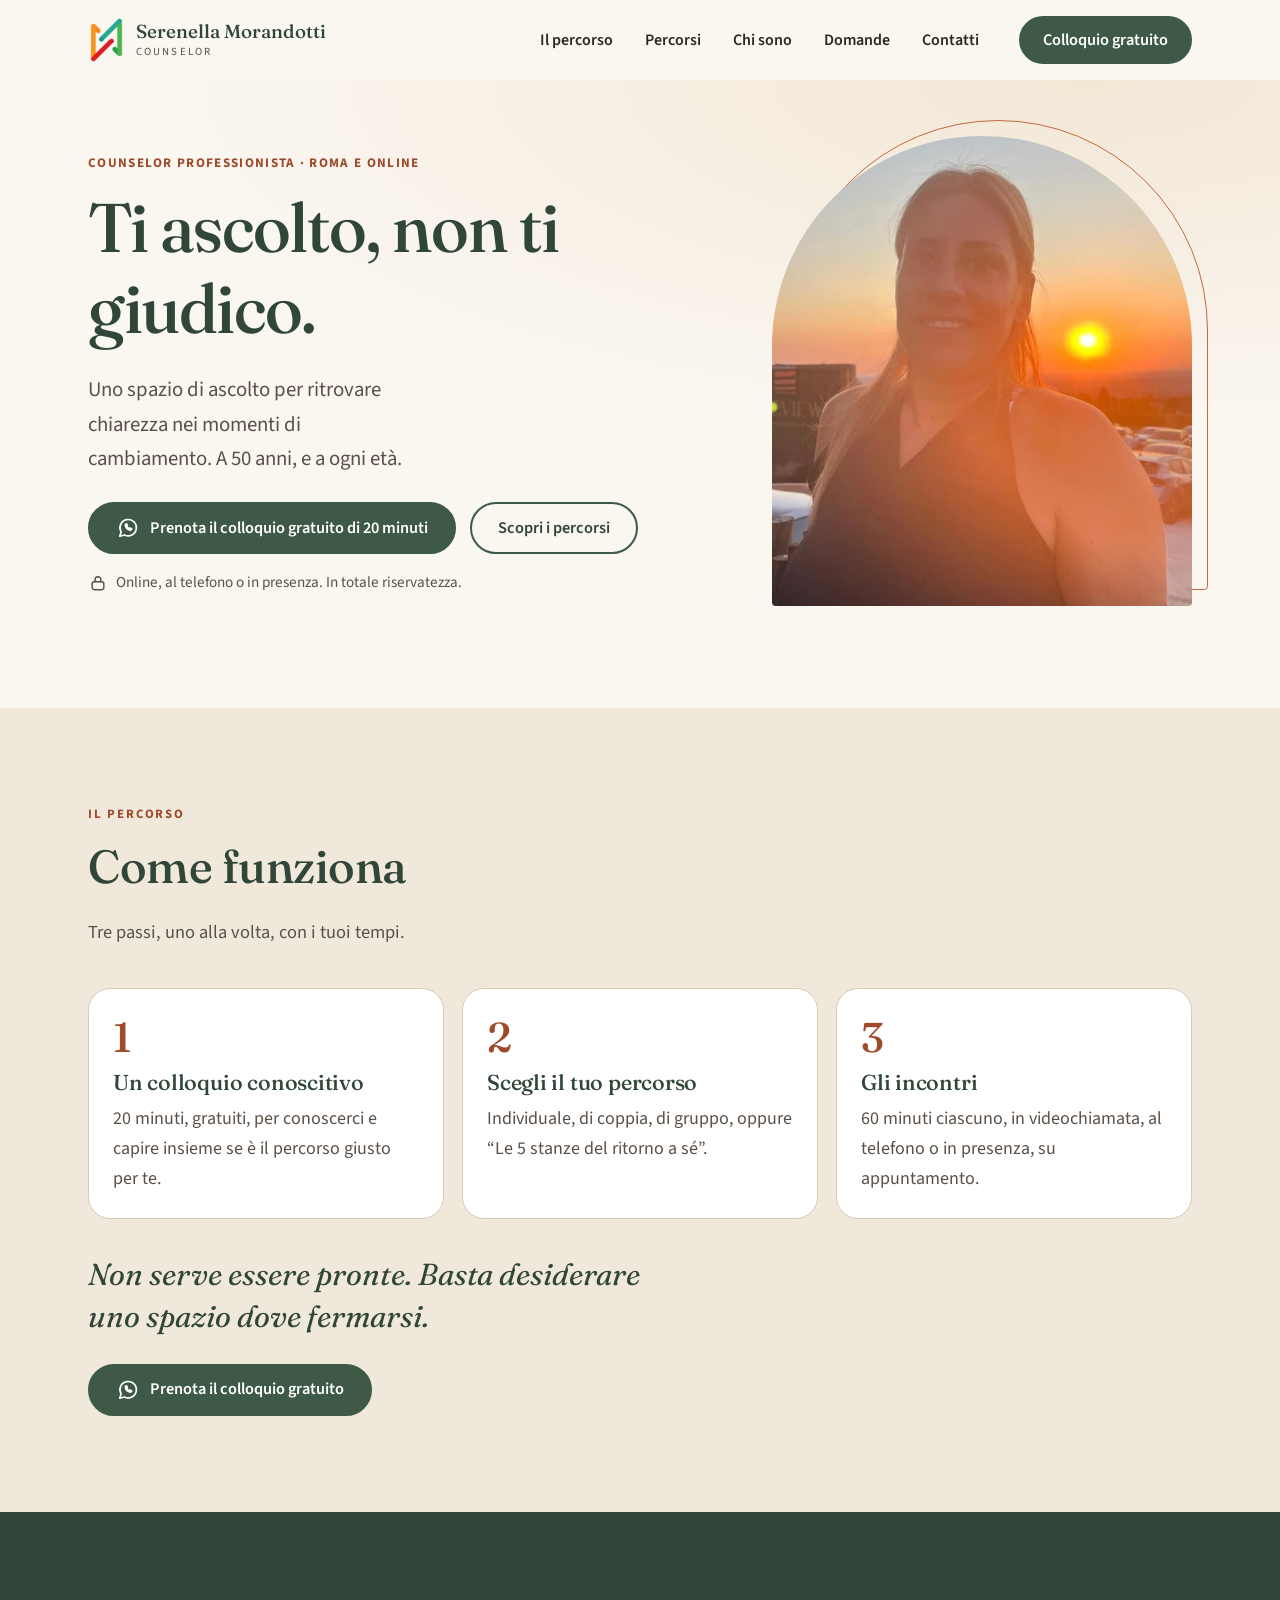
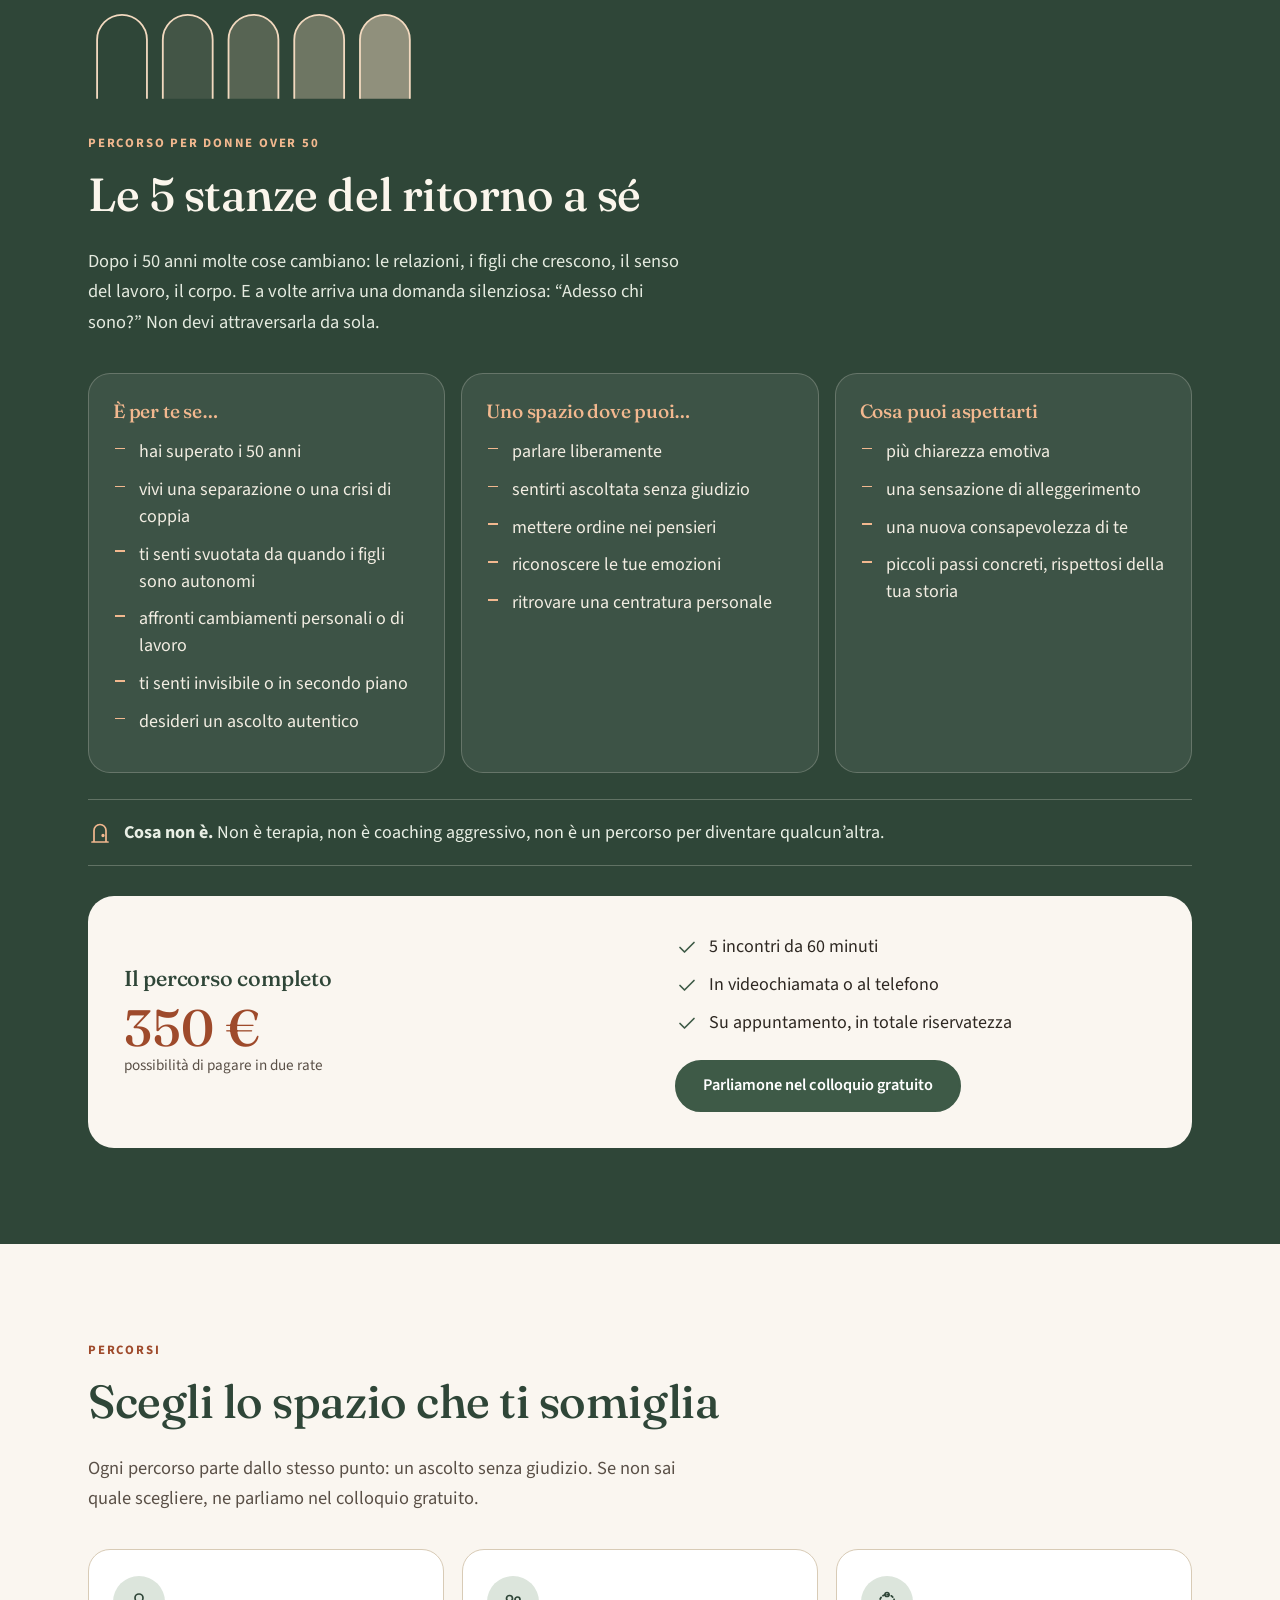
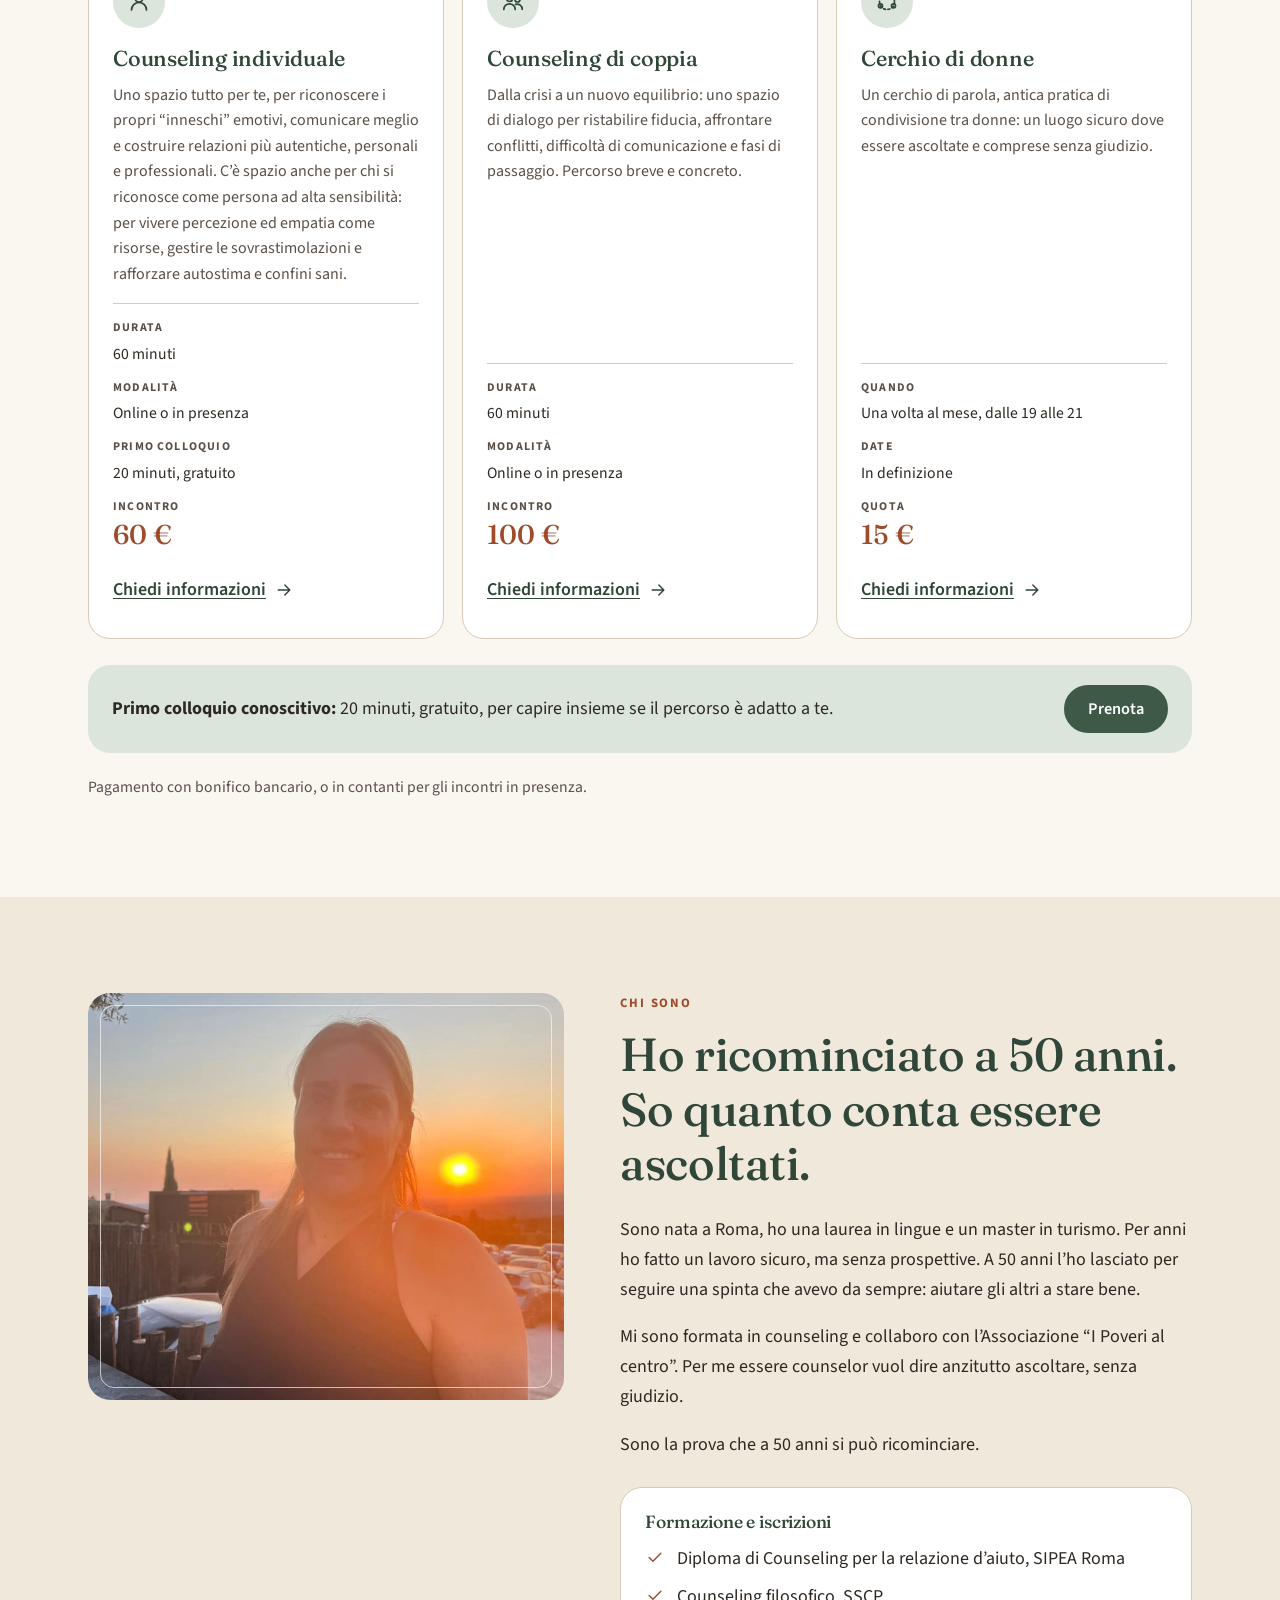
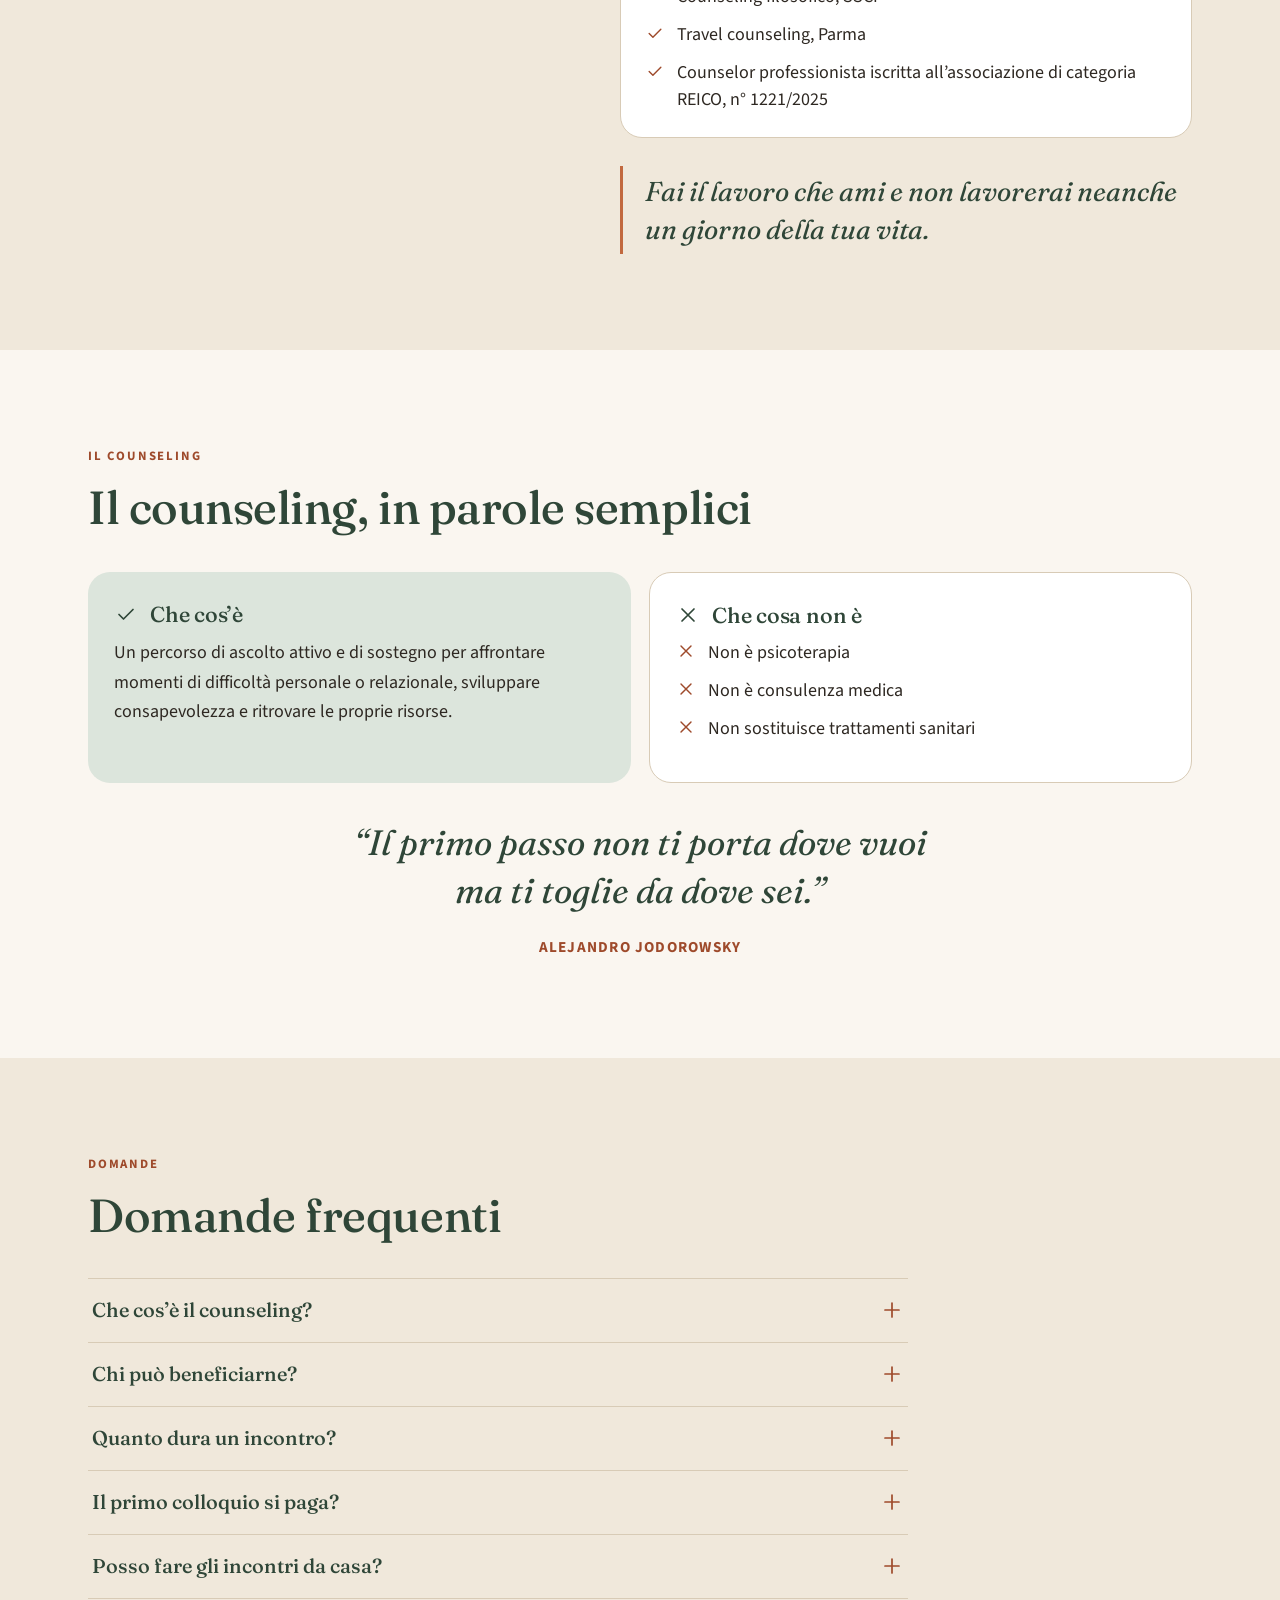
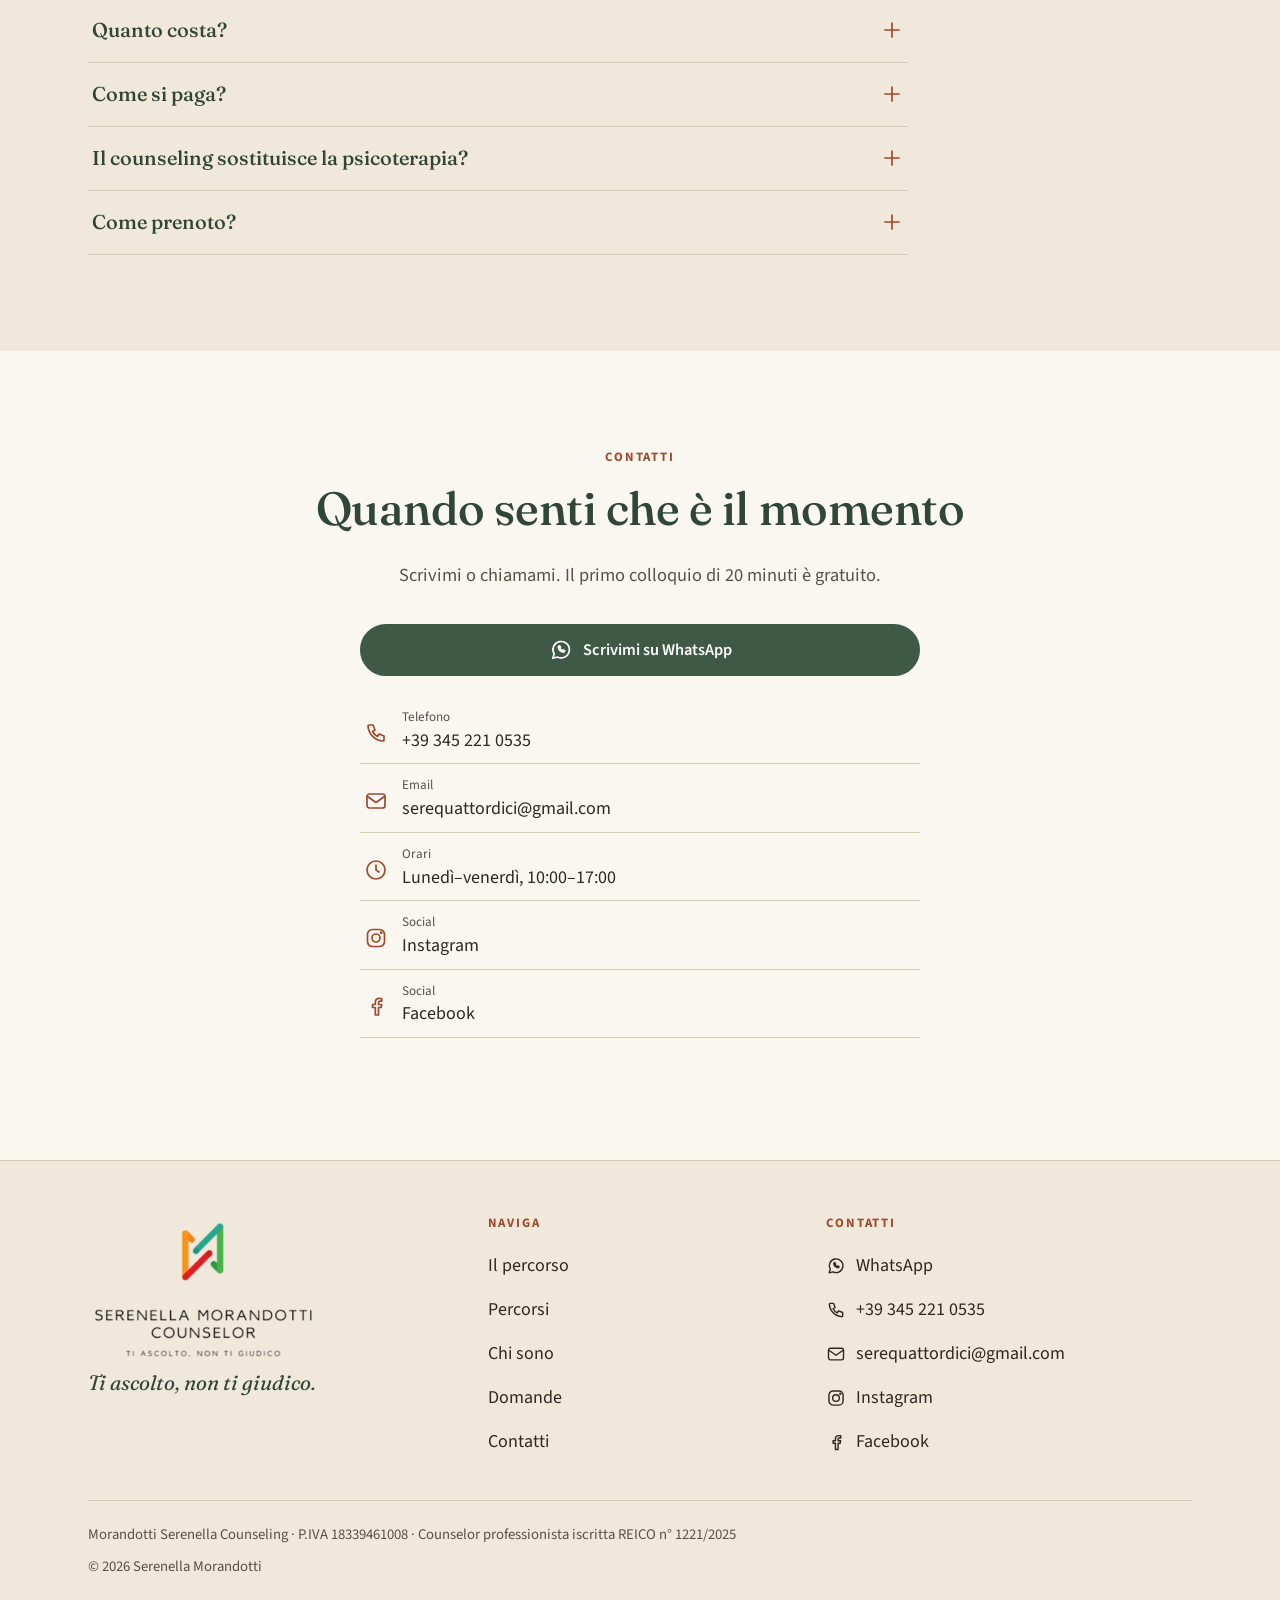
==== index.html @ eef4894c "modifiche 1" ====
<!DOCTYPE html>
<html lang="it">
<head>
<meta charset="utf-8">
<meta name="viewport" content="width=device-width, initial-scale=1">
<meta name="robots" content="noindex, nofollow">
<title>Serenella Morandotti · Counselor a Roma e online | Ti ascolto, non ti giudico</title>
<meta name="description" content="Counseling a Roma e online: ascolto senza giudizio per donne over 50, coppie e chi attraversa un cambiamento. Primo colloquio gratuito.">
<meta name="theme-color" content="#FAF6F0">
<meta property="og:type" content="website">
<meta property="og:locale" content="it_IT">
<meta property="og:title" content="Serenella Morandotti · Counselor a Roma e online">
<meta property="og:description" content="Ti ascolto, non ti giudico. Uno spazio di ascolto per ritrovare chiarezza nei momenti di cambiamento.">
<meta property="og:image" content="https://static.sevendaysweb.com/2387/2026/01/21/208228/serenella-morandotti-counselor-professionista.crop-center.430x430.jpg">
<meta property="og:image:alt" content="Serenella Morandotti, counselor professionista">
<link rel="preconnect" href="https://fonts.googleapis.com">
<link rel="preconnect" href="https://fonts.gstatic.com" crossorigin>
<link href="https://fonts.googleapis.com/css2?family=Fraunces:ital,opsz,wght@0,9..144,400;0,9..144,500;0,9..144,600;1,9..144,400;1,9..144,500&family=Source+Sans+3:ital,wght@0,400;0,600;0,700;1,400&display=swap" rel="stylesheet">
<script type="application/ld+json">
{
  "@context": "https://schema.org",
  "@type": "ProfessionalService",
  "name": "Serenella Morandotti · Counselor professionista",
  "url": "https://tiascoltonontigiudico.com",
  "telephone": "+393452210535",
  "address": {
    "@type": "PostalAddress",
    "addressLocality": "Roma",
    "addressCountry": "IT"
  },
  "openingHoursSpecification": {
    "@type": "OpeningHoursSpecification",
    "dayOfWeek": ["Monday", "Tuesday", "Wednesday", "Thursday", "Friday"],
    "opens": "10:00",
    "closes": "17:00"
  },
  "sameAs": [
    "https://www.instagram.com/serenella_morandotti_counselor/",
    "https://www.facebook.com/profile.php?id=61577703944620"
  ]
}
</script>
<style>
:root{
  --ivory:#FAF6F0;
  --sand:#F0E8DB;
  --sand-deep:#E6DAC6;
  --sage:#3E5A47;
  --sage-dark:#2F4638;
  --sage-soft:#DCE5DC;
  --terra:#9E4A2B;
  --terra-soft:#C2693F;
  --apricot:#F2B88F;
  --ink:#2E2822;
  --ink-soft:#5A5047;
  --line:#D8CBB6;
  --focus:#9E4A2B;
  --radius:22px;
  --serif:"Fraunces","Iowan Old Style","Palatino Linotype",Georgia,serif;
  --sans:"Source Sans 3","Segoe UI",system-ui,-apple-system,Roboto,sans-serif;
  --header-h:68px;
}
*,*::before,*::after{box-sizing:border-box}
html{scroll-behavior:smooth;-webkit-text-size-adjust:100%}
html.menu-open{overflow:hidden}
body{margin:0;background:var(--ivory);color:var(--ink);font-family:var(--sans);font-size:18px;line-height:1.65;overflow-x:hidden}
img,svg{max-width:100%;display:block}
h1,h2,h3{font-family:var(--serif);font-weight:500;line-height:1.18;color:var(--sage-dark);margin:0 0 .5em;letter-spacing:-.01em}
h1{font-size:clamp(2.4rem,8.4vw,4.3rem);letter-spacing:-.02em}
h2{font-size:clamp(1.9rem,5.6vw,2.9rem)}
h3{font-size:1.35rem}
p{margin:0 0 1em}
a{color:var(--terra);text-underline-offset:3px}
a:hover{color:var(--sage-dark)}
ul{margin:0;padding:0;list-style:none}
:focus-visible{outline:3px solid var(--focus);outline-offset:3px;border-radius:6px}
.on-dark :focus-visible{outline-color:#F6D7B8}
.container{width:100%;max-width:1160px;margin-inline:auto;padding-inline:20px}
.narrow{max-width:68ch}
section{scroll-margin-top:calc(var(--header-h) + 8px)}
.section{padding:72px 0}
.section.alt{background:var(--sand)}
.eyebrow{display:block;font-size:.8rem;font-weight:700;letter-spacing:.14em;text-transform:uppercase;color:var(--terra);margin-bottom:14px}
.lead{font-size:1.15rem;color:var(--ink-soft)}
.icon{width:24px;height:24px;fill:none;stroke:currentColor;stroke-width:1.7;stroke-linecap:round;stroke-linejoin:round;flex:none}
.icon.sm{width:20px;height:20px}
.skip{position:absolute;left:12px;top:-60px;background:var(--sage-dark);color:#fff;padding:12px 18px;border-radius:10px;z-index:100;text-decoration:none;font-weight:600}
.skip:focus{top:10px}

/* pulsanti */
.btn{display:inline-flex;align-items:center;justify-content:center;gap:10px;min-height:52px;padding:12px 26px;border-radius:999px;border:2px solid var(--sage);background:var(--sage);color:#fff;font:600 1.02rem/1.25 var(--sans);text-decoration:none;text-align:center;cursor:pointer;transition:background .2s,color .2s,transform .2s,box-shadow .2s}
.btn:hover{background:var(--sage-dark);border-color:var(--sage-dark);color:#fff;transform:translateY(-2px);box-shadow:0 8px 20px -10px rgba(47,70,56,.6)}
.btn.ghost{background:transparent;color:var(--sage-dark)}
.btn.ghost:hover{background:var(--sage);color:#fff}
.btn.light{background:var(--ivory);border-color:var(--ivory);color:var(--sage-dark)}
.btn.light:hover{background:#fff;border-color:#fff;color:var(--sage-dark)}
.btn.sm{min-height:48px;padding:10px 22px}
.btn.block{width:100%}
.btn-row{display:flex;flex-wrap:wrap;gap:14px}

/* header */
.site-header{position:sticky;top:0;z-index:50;background:var(--ivory);transition:box-shadow .25s,background .25s}
.site-header.scrolled,.site-header.open{background:var(--ivory);box-shadow:0 6px 24px -14px rgba(46,40,34,.45)}
.bar{position:relative;z-index:2;background:var(--ivory);display:flex;align-items:center;justify-content:space-between;height:var(--header-h);gap:12px}
.brand{position:relative;z-index:3;display:flex;align-items:center;gap:10px;text-decoration:none;color:var(--ink)}
.brand img{height:40px;width:auto;}
.brand-name{display:flex;flex-direction:column;line-height:1.1}
.brand-name b{font:500 1.18rem/1.1 var(--serif);color:var(--sage-dark)}
.brand-name span{font-size:.68rem;letter-spacing:.2em;text-transform:uppercase;color:var(--ink-soft);margin-top:3px}
.menu-btn{position:relative;z-index:3;width:48px;height:48px;display:grid;place-items:center;border:0;background:transparent;color:var(--sage-dark);border-radius:50%;cursor:pointer}
.menu-btn .i-close{display:none}
.site-header.open .menu-btn .i-open{display:none}
.site-header.open .menu-btn .i-close{display:block}
.nav{position:fixed;inset:0;z-index:1;background:var(--ivory);padding:calc(var(--header-h) + 28px) 24px 28px;display:flex;flex-direction:column;overflow:auto;visibility:hidden;opacity:0;transition:opacity .25s,visibility 0s .25s}
.site-header.open .nav{visibility:visible;opacity:1;transition:opacity .25s}
.nav ul{display:flex;flex-direction:column}
.nav li a{display:block;padding:14px 4px;font:500 1.7rem/1.2 var(--serif);color:var(--sage-dark);text-decoration:none;border-bottom:1px solid var(--line)}
.nav li a[aria-current="true"]{color:var(--terra)}
.nav-actions{margin-top:auto;padding-top:28px;display:grid;gap:12px}
.nav-cta{display:none}

/* hero */
.hero{padding:28px 0 64px;background:radial-gradient(120% 90% at 85% 0%,#F3E7D6 0%,rgba(243,231,214,0) 60%)}
.hero-grid{display:grid;gap:26px;align-items:center}
.hero-photo{position:relative;width:176px;height:208px;margin:0 auto 6px}
.hero-photo::before{content:"";position:absolute;inset:-9px -9px 9px 9px;border:1.5px solid var(--terra-soft);border-radius:999px 999px 18px 18px}
.hero-photo img{position:relative;width:100%;height:100%;object-fit:cover;object-position:50% 25%;border-radius:999px 999px 18px 18px}
.hero-ctx{font-size:.82rem;font-weight:700;letter-spacing:.1em;text-transform:uppercase;color:var(--terra);margin-bottom:12px}
.hero h1{margin-bottom:.35em}
.hero-sub{font-size:1.2rem;color:var(--ink-soft);max-width:34ch}
.hero .btn-row{margin-top:26px}
.micro{margin:16px 0 0;font-size:.95rem;color:var(--ink-soft);display:flex;align-items:center;gap:8px}

/* come funziona */
.steps{display:grid;gap:18px;margin:40px 0 34px;counter-reset:step}
.step{position:relative;background:#fff;border:1px solid var(--line);border-radius:var(--radius);padding:28px 24px 24px}
.step-num{font:500 2.6rem/1 var(--serif);color:var(--terra);margin-bottom:12px;display:block}
.step h3{margin-bottom:.4em}
.step p{margin:0;color:var(--ink-soft)}
.closing{font:italic 400 clamp(1.35rem,4.2vw,1.9rem)/1.4 var(--serif);color:var(--sage-dark);max-width:30ch;margin:0 0 26px}

/* stanze */
.stanze{background:var(--sage-dark);color:#F7F1E6;position:relative;overflow:hidden}
.stanze h2,.stanze h3{color:#FBF6EC}
.stanze .eyebrow{color:var(--apricot)}
.stanze .lead{color:#E4EADF}
.doors{width:min(320px,80%);margin:0 0 30px;color:#F2D9BF}
.doors path{stroke:currentColor;stroke-width:1.6;fill:currentColor}
.cards3{display:grid;gap:16px;margin:36px 0 26px}
.card-d{background:rgba(255,255,255,.07);border:1px solid rgba(247,241,230,.22);border-radius:var(--radius);padding:26px 24px}
.card-d h3{font-size:1.2rem;color:var(--apricot);margin-bottom:.8em}
.card-d li{position:relative;padding-left:26px;margin-bottom:.6em;line-height:1.5;color:#F2EDE2}
.card-d li::before{content:"";position:absolute;left:2px;top:.55em;width:10px;height:1.5px;background:var(--apricot)}
.notis{display:flex;gap:12px;align-items:flex-start;border-top:1px solid rgba(247,241,230,.25);border-bottom:1px solid rgba(247,241,230,.25);padding:18px 0;margin:0 0 30px;color:#E9EFE5}
.notis .icon{color:var(--apricot);margin-top:3px}
.notis p{margin:0}
.price{background:var(--ivory);color:var(--ink);border-radius:26px;padding:30px 26px;display:grid;gap:22px}
.price h3{color:var(--sage-dark)}
.price .big{font:500 3.2rem/1 var(--serif);color:var(--terra)}
.price ul{display:grid;gap:8px}
.price li{display:flex;gap:10px;align-items:flex-start}
.price li .icon{color:var(--sage);margin-top:3px}
.price small{display:block;color:var(--ink-soft);font-size:.95rem}

/* percorsi */
.cards{display:grid;gap:18px;margin-top:36px}
.card{display:flex;flex-direction:column;background:#fff;border:1px solid var(--line);border-radius:var(--radius);padding:26px 24px}
.card .ico{width:52px;height:52px;border-radius:50%;background:var(--sage-soft);color:var(--sage-dark);display:grid;place-items:center;margin-bottom:18px}
.card p{color:var(--ink-soft);font-size:1rem;line-height:1.6}
.card dl{margin:auto 0 0;padding-top:14px;border-top:1px solid var(--line);display:grid;gap:4px;font-size:.98rem}
.card dt{font-size:.74rem;font-weight:700;letter-spacing:.1em;text-transform:uppercase;color:var(--ink-soft)}
.card dd{margin:0 0 6px}
.card .cost{font:500 1.7rem/1.1 var(--serif);color:var(--terra)}
.card .more{margin-top:12px;display:inline-flex;align-items:center;gap:8px;min-height:44px;font-weight:600;color:var(--sage-dark)}
.card .more:hover{color:var(--terra)}
.strip{display:flex;flex-wrap:wrap;gap:14px 28px;align-items:center;justify-content:space-between;margin-top:26px;padding:20px 24px;border-radius:var(--radius);background:var(--sage-soft)}
.strip p{margin:0}
.pay{margin:22px 0 0;color:var(--ink-soft);font-size:.98rem}

/* chi sono */
.about{display:grid;gap:34px;align-items:start}
.about-photo{border-radius:var(--radius);overflow:hidden;position:relative}
.about-photo img{width:100%;height:auto}
.about-photo::after{content:"";position:absolute;inset:12px;border:1.5px solid rgba(250,246,240,.7);border-radius:14px;pointer-events:none}
.formation{margin:28px 0;padding:24px;background:#fff;border:1px solid var(--line);border-radius:var(--radius)}
.formation h3{font-size:1.1rem;margin-bottom:.7em}
.formation li{display:flex;gap:12px;align-items:flex-start;margin-bottom:.6em;line-height:1.5}
.formation li:last-child{margin-bottom:0}
.formation .icon{color:var(--terra);margin-top:2px}
.motto{margin:0;padding:6px 0 6px 22px;border-left:3px solid var(--terra-soft);font:italic 400 clamp(1.3rem,3.8vw,1.7rem)/1.4 var(--serif);color:var(--sage-dark)}

/* counseling */
.compare{display:grid;gap:18px;margin:36px 0}
.col{border-radius:var(--radius);padding:30px 26px}
.col.is{background:var(--sage-soft)}
.col.isnt{background:#fff;border:1px solid var(--line)}
.col h3{display:flex;align-items:center;gap:12px}
.col li{display:flex;gap:12px;margin-bottom:.6em;line-height:1.5}
.col li .icon{margin-top:2px;color:var(--terra)}
.quote{margin:0;text-align:center}
.quote p{font:italic 400 clamp(1.5rem,4.6vw,2.2rem)/1.35 var(--serif);color:var(--sage-dark);max-width:26ch;margin:0 auto .5em}
.quote cite{font-style:normal;font-size:.95rem;letter-spacing:.08em;text-transform:uppercase;color:var(--terra);font-weight:700}

/* faq */
.faq{max-width:820px;margin-top:34px;border-top:1px solid var(--line)}
.faq h3{margin:0;font-size:inherit}
.faq-q{width:100%;display:flex;justify-content:space-between;align-items:center;gap:16px;min-height:64px;padding:16px 4px;background:none;border:0;border-bottom:1px solid var(--line);text-align:left;font:500 1.25rem/1.3 var(--serif);color:var(--sage-dark);cursor:pointer}
.faq-q:hover{color:var(--terra)}
.faq-q .icon{transition:transform .25s;color:var(--terra)}
.faq-q[aria-expanded="true"] .icon{transform:rotate(45deg)}
.faq-a{padding:6px 4px 20px;max-width:64ch;color:var(--ink-soft)}
.faq-a p{margin:0}

/* contatti */
.contact-grid{max-width:560px;margin:34px auto 0}
.contact-head{text-align:center}
.contact-head .lead{margin-inline:auto}
.clist{display:grid;gap:6px;margin:26px 0}
.clist a,.clist .row{display:flex;align-items:center;gap:14px;min-height:52px;padding:8px 4px;color:var(--ink);text-decoration:none;border-bottom:1px solid var(--line)}
.clist a:hover{color:var(--terra)}
.clist .icon{color:var(--terra)}
.clist small{display:block;color:var(--ink-soft);font-size:.82rem;line-height:1.2}

/* footer */
.footer{background:var(--sand);padding:56px 0 40px;margin-top:0;border-top:1px solid var(--line)}
.f-grid{display:grid;gap:34px}
.f-logo{width:230px;height:auto;;margin-bottom:6px}
.f-tag{font:italic 400 1.3rem/1.3 var(--serif);color:var(--sage-dark);margin:6px 0 0}
.footer h2{font:700 .8rem/1 var(--sans);letter-spacing:.14em;text-transform:uppercase;color:var(--terra);margin-bottom:14px}
.footer li a{display:inline-flex;align-items:center;gap:10px;min-height:44px;color:var(--ink);text-decoration:none}
.footer li a:hover{color:var(--terra)}
.legal{margin-top:36px;padding-top:22px;border-top:1px solid var(--line);font-size:.92rem;color:var(--ink-soft)}
.legal p{margin:0 0 .5em}

/* barra mobile */
.mbar{position:fixed;left:0;right:0;bottom:0;z-index:45;display:none;gap:10px;padding:10px 14px calc(10px + env(safe-area-inset-bottom));background:var(--ivory);border-top:1px solid var(--line);box-shadow:0 -8px 24px -16px rgba(46,40,34,.5);transform:translateY(110%);visibility:hidden;transition:transform .3s,visibility 0s .3s}
.mbar.show{transform:none;visibility:visible;transition:transform .3s}
.mbar .btn{flex:1;min-height:48px;padding:10px 12px}
html.menu-open .mbar{visibility:hidden}

/* reveal */
.js .reveal{opacity:0;transform:translateY(16px);transition:opacity .7s ease,transform .7s ease}
.js .reveal.in{opacity:1;transform:none}

@media (min-width:560px){
  .container{padding-inline:28px}
  .steps,.cards{grid-template-columns:repeat(2,1fr)}
  .cards3{grid-template-columns:repeat(2,1fr)}
  .cards3 .card-d:first-child{grid-column:1/-1}
}
@media (min-width:768px){
  .section{padding:96px 0}
  .compare{grid-template-columns:1fr 1fr}
  .steps{grid-template-columns:repeat(3,1fr)}
  .price{grid-template-columns:1.1fr 1fr;align-items:center;padding:36px}
  .about{grid-template-columns:5fr 6fr;gap:56px}
  .f-grid{grid-template-columns:1.2fr 1fr 1.2fr}
}
@media (max-width:767.98px){
  .mbar{display:flex}
  body{padding-bottom:76px}
}
@media (min-width:960px){
  :root{--header-h:80px}
  .menu-btn{display:none}
  .brand img{height:48px}
  .nav{position:static;inset:auto;z-index:auto;background:none;padding:0;flex-direction:row;align-items:center;gap:26px;overflow:visible;visibility:visible;opacity:1;transition:none}
  .nav ul{flex-direction:row;gap:4px}
  .nav li a{font:600 1rem/1 var(--sans);padding:12px 14px;border:0;border-radius:999px;color:var(--ink);position:relative}
  .nav li a:hover{color:var(--terra)}
  .nav li a[aria-current="true"]{color:var(--sage-dark);background:var(--sage-soft)}
  .nav-actions{display:none}
  .nav-cta{display:inline-flex}
  .hero{padding:56px 0 96px}
  .hero-grid{grid-template-columns:1.15fr 1fr;gap:64px}
  .hero-photo{order:2;width:min(100%,420px);height:auto;aspect-ratio:1/1.12;margin:0 0 0 auto}
  .hero-photo::before{inset:-16px -16px 16px 16px}
  .hero-sub{font-size:1.3rem}
  .about-photo{position:sticky;top:calc(var(--header-h) + 24px)}
}
@media (min-width:1100px){
  .cards{grid-template-columns:repeat(3,1fr)}
  .cards3{grid-template-columns:repeat(3,1fr)}
  .cards3 .card-d:first-child{grid-column:auto}
  .doors{width:340px}
}
@media (prefers-reduced-motion:reduce){
  html{scroll-behavior:auto}
  *,*::before,*::after{transition-duration:.01ms!important;animation-duration:.01ms!important}
  .js .reveal{opacity:1;transform:none}
}
</style>
</head>
<body>
<svg width="0" height="0" style="position:absolute" aria-hidden="true" focusable="false">
  <defs>
    <symbol id="i-wa" viewBox="0 0 24 24"><path d="M3.8 20.2l1.3-4.3A8.2 8.2 0 1 1 8.4 19z"/><path d="M9.3 8.7c.2 2.7 2.5 5 5.3 5.5l1.1-1.3-2-.9-.8.7a4.4 4.4 0 0 1-2.1-2.1l.7-.8-.9-2z"/></symbol>
    <symbol id="i-phone" viewBox="0 0 24 24"><path d="M5 4h4l2 5-2.5 1.5a11 11 0 0 0 5 5L15 13l5 2v4a1 1 0 0 1-1 1A16 16 0 0 1 4 5a1 1 0 0 1 1-1z"/></symbol>
    <symbol id="i-mail" viewBox="0 0 24 24"><rect x="3" y="5" width="18" height="14" rx="2.5"/><path d="M3.5 7.5l8.5 6 8.5-6"/></symbol>
    <symbol id="i-clock" viewBox="0 0 24 24"><circle cx="12" cy="12" r="9"/><path d="M12 7v5l3 2"/></symbol>
    <symbol id="i-ig" viewBox="0 0 24 24"><rect x="3.5" y="3.5" width="17" height="17" rx="5"/><circle cx="12" cy="12" r="4"/><circle cx="17.2" cy="6.8" r=".6" fill="currentColor"/></symbol>
    <symbol id="i-fb" viewBox="0 0 24 24"><path d="M14.5 21v-7.5h2.6l.5-3h-3.1V8.7c0-.9.4-1.5 1.6-1.5h1.6V4.5a17 17 0 0 0-2.4-.2c-2.4 0-4 1.5-4 4.1v2.1H8.5v3h2.8V21z"/></symbol>
    <symbol id="i-user" viewBox="0 0 24 24"><circle cx="12" cy="8" r="4"/><path d="M4.5 20a7.5 7.5 0 0 1 15 0"/></symbol>
    <symbol id="i-couple" viewBox="0 0 24 24"><circle cx="8.5" cy="8.5" r="3"/><circle cx="16.5" cy="9.5" r="2.5"/><path d="M2.8 19.5a5.7 5.7 0 0 1 11.4 0M14.6 14.4a5 5 0 0 1 6.6 5"/></symbol>
    <symbol id="i-circle" viewBox="0 0 24 24"><circle cx="12" cy="12" r="7.5" stroke-dasharray="2 2.4"/><circle cx="12" cy="4.5" r="2"/><circle cx="18.5" cy="15.8" r="2"/><circle cx="5.5" cy="15.8" r="2"/></symbol>
    <symbol id="i-check" viewBox="0 0 24 24"><path d="M5 12.5l4.5 4.5L19 7.5"/></symbol>
    <symbol id="i-x" viewBox="0 0 24 24"><path d="M6 6l12 12M18 6L6 18"/></symbol>
    <symbol id="i-menu" viewBox="0 0 24 24"><path d="M4 7h16M4 12h16M4 17h16"/></symbol>
    <symbol id="i-arrow" viewBox="0 0 24 24"><path d="M5 12h14M13 6l6 6-6 6"/></symbol>
    <symbol id="i-plus" viewBox="0 0 24 24"><path d="M12 5v14M5 12h14"/></symbol>
    <symbol id="i-lock" viewBox="0 0 24 24"><rect x="5" y="10.5" width="14" height="9.5" rx="2.5"/><path d="M8.5 10.5V8a3.5 3.5 0 0 1 7 0v2.5"/></symbol>
    <symbol id="i-door" viewBox="0 0 24 24"><path d="M6 21V9.5a6 6 0 0 1 12 0V21M4 21h16"/><circle cx="15" cy="14.5" r=".8" fill="currentColor"/></symbol>
  </defs>
</svg>

<a class="skip" href="#contenuto">Vai al contenuto</a>

<header class="site-header" id="header">
  <div class="container bar">
    <a class="brand" href="#top" aria-label="Serenella Morandotti, counselor — torna in alto">
      <img src="[data-uri]" width="124" height="158" alt="">
      <span class="brand-name"><b>Serenella Morandotti</b><span>Counselor</span></span>
    </a>
    <button class="menu-btn" id="menu-btn" type="button" aria-expanded="false" aria-controls="nav" aria-label="Apri il menu">
      <svg class="icon i-open" aria-hidden="true"><use href="#i-menu"/></svg>
      <svg class="icon i-close" aria-hidden="true"><use href="#i-x"/></svg>
    </button>
    <nav class="nav" id="nav" aria-label="Menu principale">
      <ul>
        <li><a href="#il-percorso" data-spy="il-percorso">Il percorso</a></li>
        <li><a href="#percorsi" data-spy="percorsi">Percorsi</a></li>
        <li><a href="#chi-sono" data-spy="chi-sono">Chi sono</a></li>
        <li><a href="#domande" data-spy="domande">Domande</a></li>
        <li><a href="#contatti" data-spy="contatti">Contatti</a></li>
      </ul>
      <a class="btn sm nav-cta" href="https://wa.me/393452210535?text=Ciao%20Serenella%2C%20vorrei%20prenotare%20il%20colloquio%20conoscitivo%20gratuito." target="_blank" rel="noopener">Colloquio gratuito</a>
      <div class="nav-actions">
        <a class="btn" href="https://wa.me/393452210535?text=Ciao%20Serenella%2C%20vorrei%20prenotare%20il%20colloquio%20conoscitivo%20gratuito." target="_blank" rel="noopener"><svg class="icon" aria-hidden="true"><use href="#i-wa"/></svg>Scrivi su WhatsApp</a>
        <a class="btn ghost" href="tel:+393452210535"><svg class="icon" aria-hidden="true"><use href="#i-phone"/></svg>Chiama +39 345 221 0535</a>
      </div>
    </nav>
  </div>
</header>

<main id="contenuto">

<!-- HERO -->
<section class="hero" id="top" aria-labelledby="h-hero">
  <div class="container hero-grid">
    <figure class="hero-photo" style="margin-bottom:6px">
      <img src="[data-uri]" width="585" height="656" alt="Serenella Morandotti, counselor professionista, al tramonto">
    </figure>
    <div class="hero-text">
      <p class="hero-ctx">Counselor professionista · Roma e online</p>
      <h1 id="h-hero">Ti ascolto, non ti giudico.</h1>
      <p class="hero-sub">Uno spazio di ascolto per ritrovare chiarezza nei momenti di cambiamento. A 50 anni, e a ogni età.</p>
      <div class="btn-row">
        <a class="btn" href="https://wa.me/393452210535?text=Ciao%20Serenella%2C%20vorrei%20prenotare%20il%20colloquio%20conoscitivo%20gratuito." target="_blank" rel="noopener"><svg class="icon" aria-hidden="true"><use href="#i-wa"/></svg>Prenota il colloquio gratuito di 20 minuti</a>
        <a class="btn ghost" href="#percorsi">Scopri i percorsi</a>
      </div>
      <p class="micro"><svg class="icon sm" aria-hidden="true"><use href="#i-lock"/></svg>Online, al telefono o in presenza. In totale riservatezza.</p>
    </div>
  </div>
</section>

<!-- COME FUNZIONA -->
<section class="section alt" id="il-percorso" aria-labelledby="h-come">
  <div class="container">
    <div class="reveal">
      <span class="eyebrow">Il percorso</span>
      <h2 id="h-come">Come funziona</h2>
      <p class="lead narrow">Tre passi, uno alla volta, con i tuoi tempi.</p>
    </div>
    <ol class="steps reveal" style="list-style:none;padding:0">
      <li class="step"><span class="step-num" aria-hidden="true">1</span><h3>Un colloquio conoscitivo</h3><p>20 minuti, gratuiti, per conoscerci e capire insieme se è il percorso giusto per te.</p></li>
      <li class="step"><span class="step-num" aria-hidden="true">2</span><h3>Scegli il tuo percorso</h3><p>Individuale, di coppia, di gruppo, oppure “Le 5 stanze del ritorno a sé”.</p></li>
      <li class="step"><span class="step-num" aria-hidden="true">3</span><h3>Gli incontri</h3><p>60 minuti ciascuno, in videochiamata, al telefono o in presenza, su appuntamento.</p></li>
    </ol>
    <div class="reveal">
      <p class="closing">Non serve essere pronte. Basta desiderare uno spazio dove fermarsi.</p>
      <a class="btn" href="https://wa.me/393452210535?text=Ciao%20Serenella%2C%20vorrei%20prenotare%20il%20colloquio%20conoscitivo%20gratuito." target="_blank" rel="noopener"><svg class="icon" aria-hidden="true"><use href="#i-wa"/></svg>Prenota il colloquio gratuito</a>
    </div>
  </div>
</section>

<!-- LE 5 STANZE -->
<section class="section stanze on-dark" id="stanze" aria-labelledby="h-stanze">
  <div class="container">
    <div class="reveal">
      <svg class="doors" viewBox="0 0 300 84" aria-hidden="true" focusable="false">
        <path style="fill-opacity:0" d="M8 80V28a22 22 0 0 1 44 0v52"/>
        <path style="fill-opacity:.1" d="M66 80V28a22 22 0 0 1 44 0v52"/>
        <path style="fill-opacity:.2" d="M124 80V28a22 22 0 0 1 44 0v52"/>
        <path style="fill-opacity:.32" d="M182 80V28a22 22 0 0 1 44 0v52"/>
        <path style="fill-opacity:.5" d="M240 80V28a22 22 0 0 1 44 0v52"/>
      </svg>
      <span class="eyebrow">Percorso per donne over 50</span>
      <h2 id="h-stanze">Le 5 stanze del ritorno a sé</h2>
      <p class="lead narrow">Dopo i 50 anni molte cose cambiano: le relazioni, i figli che crescono, il senso del lavoro, il corpo. E a volte arriva una domanda silenziosa: “Adesso chi sono?” Non devi attraversarla da sola.</p>
    </div>
    <div class="cards3 reveal">
      <article class="card-d">
        <h3>È per te se…</h3>
        <ul>
          <li>hai superato i 50 anni</li>
          <li>vivi una separazione o una crisi di coppia</li>
          <li>ti senti svuotata da quando i figli sono autonomi</li>
          <li>affronti cambiamenti personali o di lavoro</li>
          <li>ti senti invisibile o in secondo piano</li>
          <li>desideri un ascolto autentico</li>
        </ul>
      </article>
      <article class="card-d">
        <h3>Uno spazio dove puoi…</h3>
        <ul>
          <li>parlare liberamente</li>
          <li>sentirti ascoltata senza giudizio</li>
          <li>mettere ordine nei pensieri</li>
          <li>riconoscere le tue emozioni</li>
          <li>ritrovare una centratura personale</li>
        </ul>
      </article>
      <article class="card-d">
        <h3>Cosa puoi aspettarti</h3>
        <ul>
          <li>più chiarezza emotiva</li>
          <li>una sensazione di alleggerimento</li>
          <li>una nuova consapevolezza di te</li>
          <li>piccoli passi concreti, rispettosi della tua storia</li>
        </ul>
      </article>
    </div>
    <div class="notis reveal">
      <svg class="icon" aria-hidden="true"><use href="#i-door"/></svg>
      <p><strong>Cosa non è.</strong> Non è terapia, non è coaching aggressivo, non è un percorso per diventare qualcun’altra.</p>
    </div>
    <div class="price reveal">
      <div>
        <h3>Il percorso completo</h3>
        <p class="big" style="margin:0">350&nbsp;€</p>
        <small>possibilità di pagare in due rate</small>
      </div>
      <div>
        <ul>
          <li><svg class="icon" aria-hidden="true"><use href="#i-check"/></svg>5 incontri da 60 minuti</li>
          <li><svg class="icon" aria-hidden="true"><use href="#i-check"/></svg>In videochiamata o al telefono</li>
          <li><svg class="icon" aria-hidden="true"><use href="#i-check"/></svg>Su appuntamento, in totale riservatezza</li>
        </ul>
        <div class="btn-row" style="margin-top:22px">
          <a class="btn" href="https://wa.me/393452210535?text=Ciao%20Serenella%2C%20vorrei%20parlare%20del%20percorso%20%E2%80%9CLe%205%20stanze%20del%20ritorno%20a%20s%C3%A9%E2%80%9D%20nel%20colloquio%20gratuito." target="_blank" rel="noopener">Parliamone nel colloquio gratuito</a>
        </div>
      </div>
    </div>
  </div>
</section>

<!-- PERCORSI -->
<section class="section" id="percorsi" aria-labelledby="h-percorsi">
  <div class="container">
    <div class="reveal">
      <span class="eyebrow">Percorsi</span>
      <h2 id="h-percorsi">Scegli lo spazio che ti somiglia</h2>
      <p class="lead narrow">Ogni percorso parte dallo stesso punto: un ascolto senza giudizio. Se non sai quale scegliere, ne parliamo nel colloquio gratuito.</p>
    </div>
    <div class="cards">
      <article class="card reveal">
        <div class="ico"><svg class="icon" aria-hidden="true"><use href="#i-user"/></svg></div>
        <h3>Counseling individuale</h3>
        <p>Uno spazio tutto per te, per riconoscere i propri “inneschi” emotivi, comunicare meglio e costruire relazioni più autentiche, personali e professionali. C’è spazio anche per chi si riconosce come persona ad alta sensibilità: per vivere percezione ed empatia come risorse, gestire le sovrastimolazioni e rafforzare autostima e confini sani.</p>
        <dl>
          <dt>Durata</dt><dd>60 minuti</dd>
          <dt>Modalità</dt><dd>Online o in presenza</dd>
          <dt>Primo colloquio</dt><dd>20 minuti, gratuito</dd>
          <dt>Incontro</dt><dd class="cost">60&nbsp;€</dd>
        </dl>
        <a class="more" href="https://wa.me/393452210535?text=Ciao%20Serenella%2C%20vorrei%20informazioni%20sul%20counseling%20individuale." target="_blank" rel="noopener">Chiedi informazioni<svg class="icon sm" aria-hidden="true"><use href="#i-arrow"/></svg></a>
      </article>
      <article class="card reveal">
        <div class="ico"><svg class="icon" aria-hidden="true"><use href="#i-couple"/></svg></div>
        <h3>Counseling di coppia</h3>
        <p>Dalla crisi a un nuovo equilibrio: uno spazio di dialogo per ristabilire fiducia, affrontare conflitti, difficoltà di comunicazione e fasi di passaggio. Percorso breve e concreto.</p>
        <dl>
          <dt>Durata</dt><dd>60 minuti</dd>
          <dt>Modalità</dt><dd>Online o in presenza</dd>
          <dt>Incontro</dt><dd class="cost">100&nbsp;€</dd>
        </dl>
        <a class="more" href="https://wa.me/393452210535?text=Ciao%20Serenella%2C%20vorrei%20informazioni%20sul%20counseling%20di%20coppia." target="_blank" rel="noopener">Chiedi informazioni<svg class="icon sm" aria-hidden="true"><use href="#i-arrow"/></svg></a>
      </article>
      <article class="card reveal">
        <div class="ico"><svg class="icon" aria-hidden="true"><use href="#i-circle"/></svg></div>
        <h3>Cerchio di donne</h3>
        <p>Un cerchio di parola, antica pratica di condivisione tra donne: un luogo sicuro dove essere ascoltate e comprese senza giudizio.</p>
        <dl>
          <dt>Quando</dt><dd>Una volta al mese, dalle 19 alle 21</dd>
          <dt>Date</dt><dd>In definizione</dd>
          <dt>Quota</dt><dd class="cost">15&nbsp;€</dd>
        </dl>
        <a class="more" href="https://wa.me/393452210535?text=Ciao%20Serenella%2C%20vorrei%20informazioni%20sul%20Cerchio%20di%20donne." target="_blank" rel="noopener">Chiedi informazioni<svg class="icon sm" aria-hidden="true"><use href="#i-arrow"/></svg></a>
      </article>
    </div>
    <div class="strip reveal">
      <p><strong>Primo colloquio conoscitivo:</strong> 20 minuti, gratuito, per capire insieme se il percorso è adatto a te.</p>
      <a class="btn sm" href="https://wa.me/393452210535?text=Ciao%20Serenella%2C%20vorrei%20prenotare%20il%20colloquio%20conoscitivo%20gratuito." target="_blank" rel="noopener">Prenota</a>
    </div>
    <p class="pay reveal">Pagamento con bonifico bancario, o in contanti per gli incontri in presenza.</p>
  </div>
</section>

<!-- CHI SONO -->
<section class="section alt" id="chi-sono" aria-labelledby="h-chi">
  <div class="container about">
    <figure class="about-photo reveal" style="margin:0">
      <img src="[data-uri]" width="768" height="656" loading="lazy" alt="Serenella Morandotti, counselor professionista, sorride con il sole che tramonta alle spalle">
    </figure>
    <div class="reveal">
      <span class="eyebrow">Chi sono</span>
      <h2 id="h-chi">Ho ricominciato a 50 anni. So quanto conta essere ascoltati.</h2>
      <p>Sono nata a Roma, ho una laurea in lingue e un master in turismo. Per anni ho fatto un lavoro sicuro, ma senza prospettive. A 50 anni l’ho lasciato per seguire una spinta che avevo da sempre: aiutare gli altri a stare bene.</p>
      <p>Mi sono formata in counseling e collaboro con l’Associazione “I Poveri al centro”. Per me essere counselor vuol dire anzitutto ascoltare, senza giudizio.</p>
      <p>Sono la prova che a 50 anni si può ricominciare.</p>
      <div class="formation">
        <h3>Formazione e iscrizioni</h3>
        <ul>
          <li><svg class="icon sm" aria-hidden="true"><use href="#i-check"/></svg><span>Diploma di Counseling per la relazione d’aiuto, SIPEA Roma</span></li>
          <li><svg class="icon sm" aria-hidden="true"><use href="#i-check"/></svg><span>Counseling filosofico, SSCP</span></li>
          <li><svg class="icon sm" aria-hidden="true"><use href="#i-check"/></svg><span>Travel counseling, Parma</span></li>
          <li><svg class="icon sm" aria-hidden="true"><use href="#i-check"/></svg><span>Counselor professionista iscritta all’associazione di categoria REICO, n° 1221/2025</span></li>
        </ul>
      </div>
      <blockquote class="motto">Fai il lavoro che ami e non lavorerai neanche un giorno della tua vita.</blockquote>
    </div>
  </div>
</section>

<!-- SEZIONE TESTIMONIANZE: da inserire solo con testimonianze reali e consenso scritto -->

<!-- IL COUNSELING -->
<section class="section" id="counseling" aria-labelledby="h-couns">
  <div class="container">
    <div class="reveal">
      <span class="eyebrow">Il counseling</span>
      <h2 id="h-couns">Il counseling, in parole semplici</h2>
    </div>
    <div class="compare reveal">
      <article class="col is">
        <h3><svg class="icon" aria-hidden="true"><use href="#i-check"/></svg>Che cos’è</h3>
        <p>Un percorso di ascolto attivo e di sostegno per affrontare momenti di difficoltà personale o relazionale, sviluppare consapevolezza e ritrovare le proprie risorse.</p>
      </article>
      <article class="col isnt">
        <h3><svg class="icon" aria-hidden="true"><use href="#i-x"/></svg>Che cosa non è</h3>
        <ul>
          <li><svg class="icon sm" aria-hidden="true"><use href="#i-x"/></svg>Non è psicoterapia</li>
          <li><svg class="icon sm" aria-hidden="true"><use href="#i-x"/></svg>Non è consulenza medica</li>
          <li><svg class="icon sm" aria-hidden="true"><use href="#i-x"/></svg>Non sostituisce trattamenti sanitari</li>
        </ul>
      </article>
    </div>
    <figure class="quote reveal">
      <blockquote style="margin:0"><p>“Il primo passo non ti porta dove vuoi ma ti toglie da dove sei.”</p></blockquote>
      <figcaption><cite>Alejandro Jodorowsky</cite></figcaption>
    </figure>
  </div>
</section>

<!-- DOMANDE -->
<section class="section alt" id="domande" aria-labelledby="h-faq">
  <div class="container">
    <div class="reveal">
      <span class="eyebrow">Domande</span>
      <h2 id="h-faq">Domande frequenti</h2>
    </div>
    <div class="faq reveal" id="faq">
      <h3><button class="faq-q" type="button" id="q1" aria-expanded="false" aria-controls="a1">Che cos’è il counseling?<svg class="icon" aria-hidden="true"><use href="#i-plus"/></svg></button></h3>
      <div class="faq-a" id="a1" role="region" aria-labelledby="q1" hidden><p>È un percorso di ascolto attivo e di sostegno per affrontare momenti di difficoltà personale o relazionale, sviluppare consapevolezza e ritrovare le proprie risorse.</p></div>

      <h3><button class="faq-q" type="button" id="q2" aria-expanded="false" aria-controls="a2">Chi può beneficiarne?<svg class="icon" aria-hidden="true"><use href="#i-plus"/></svg></button></h3>
      <div class="faq-a" id="a2" role="region" aria-labelledby="q2" hidden><p>Chiunque stia attraversando un momento di cambiamento o di difficoltà, personale o relazionale, e desideri uno spazio di ascolto senza giudizio. Ci sono percorsi pensati per le donne over 50, per le coppie e per i gruppi di donne.</p></div>

      <h3><button class="faq-q" type="button" id="q3" aria-expanded="false" aria-controls="a3">Quanto dura un incontro?<svg class="icon" aria-hidden="true"><use href="#i-plus"/></svg></button></h3>
      <div class="faq-a" id="a3" role="region" aria-labelledby="q3" hidden><p>60 minuti.</p></div>

      <h3><button class="faq-q" type="button" id="q4" aria-expanded="false" aria-controls="a4">Il primo colloquio si paga?<svg class="icon" aria-hidden="true"><use href="#i-plus"/></svg></button></h3>
      <div class="faq-a" id="a4" role="region" aria-labelledby="q4" hidden><p>No: il colloquio conoscitivo di 20 minuti è gratuito.</p></div>

      <h3><button class="faq-q" type="button" id="q5" aria-expanded="false" aria-controls="a5">Posso fare gli incontri da casa?<svg class="icon" aria-hidden="true"><use href="#i-plus"/></svg></button></h3>
      <div class="faq-a" id="a5" role="region" aria-labelledby="q5" hidden><p>Sì: in videochiamata o al telefono. Per il counseling individuale e di coppia possiamo incontrarci anche in presenza, su appuntamento.</p></div>

      <h3><button class="faq-q" type="button" id="q6" aria-expanded="false" aria-controls="a6">Quanto costa?<svg class="icon" aria-hidden="true"><use href="#i-plus"/></svg></button></h3>
      <div class="faq-a" id="a6" role="region" aria-labelledby="q6" hidden><p>Il counseling individuale costa 60 € a incontro, quello di coppia 100 €. “Le 5 stanze del ritorno a sé” costa 350 € per il percorso completo, con la possibilità di pagare in due rate.</p></div>

      <h3><button class="faq-q" type="button" id="q7" aria-expanded="false" aria-controls="a7">Come si paga?<svg class="icon" aria-hidden="true"><use href="#i-plus"/></svg></button></h3>
      <div class="faq-a" id="a7" role="region" aria-labelledby="q7" hidden><p>Con bonifico bancario. Il contante è accettato solo per gli incontri in presenza.</p></div>

      <h3><button class="faq-q" type="button" id="q8" aria-expanded="false" aria-controls="a8">Il counseling sostituisce la psicoterapia?<svg class="icon" aria-hidden="true"><use href="#i-plus"/></svg></button></h3>
      <div class="faq-a" id="a8" role="region" aria-labelledby="q8" hidden><p>No. Il counseling non è psicoterapia, non è consulenza medica e non sostituisce trattamenti sanitari.</p></div>

      <h3><button class="faq-q" type="button" id="q9" aria-expanded="false" aria-controls="a9">Come prenoto?<svg class="icon" aria-hidden="true"><use href="#i-plus"/></svg></button></h3>
      <div class="faq-a" id="a9" role="region" aria-labelledby="q9" hidden><p>Scrivendo su <a href="https://wa.me/393452210535?text=Ciao%20Serenella%2C%20vorrei%20prenotare%20il%20colloquio%20conoscitivo%20gratuito." target="_blank" rel="noopener">WhatsApp</a>, chiamando il <a href="tel:+393452210535">+39 345 221 0535</a> oppure scrivendo a <a href="mailto:serequattordici@gmail.com">serequattordici@gmail.com</a>.</p></div>
    </div>
  </div>
</section>

<!-- CONTATTI -->
<section class="section" id="contatti" aria-labelledby="h-contatti">
  <div class="container">
    <div class="reveal contact-head">
      <span class="eyebrow">Contatti</span>
      <h2 id="h-contatti">Quando senti che è il momento</h2>
      <p class="lead narrow">Scrivimi o chiamami. Il primo colloquio di 20 minuti è gratuito.</p>
    </div>
    <div class="contact-grid">
      <div class="reveal">
        <a class="btn block" href="https://wa.me/393452210535?text=Ciao%20Serenella%2C%20vorrei%20prenotare%20il%20colloquio%20conoscitivo%20gratuito." target="_blank" rel="noopener"><svg class="icon" aria-hidden="true"><use href="#i-wa"/></svg>Scrivimi su WhatsApp</a>
        <div class="clist">
          <a href="tel:+393452210535"><svg class="icon" aria-hidden="true"><use href="#i-phone"/></svg><span><small>Telefono</small>+39 345 221 0535</span></a>
          <a href="mailto:serequattordici@gmail.com"><svg class="icon" aria-hidden="true"><use href="#i-mail"/></svg><span><small>Email</small>serequattordici@gmail.com</span></a>
          <div class="row"><svg class="icon" aria-hidden="true"><use href="#i-clock"/></svg><span><small>Orari</small>Lunedì–venerdì, 10:00–17:00</span></div>
          <a href="https://www.instagram.com/serenella_morandotti_counselor/" target="_blank" rel="noopener"><svg class="icon" aria-hidden="true"><use href="#i-ig"/></svg><span><small>Social</small>Instagram</span></a>
          <a href="https://www.facebook.com/profile.php?id=61577703944620" target="_blank" rel="noopener"><svg class="icon" aria-hidden="true"><use href="#i-fb"/></svg><span><small>Social</small>Facebook</span></a>
        </div>
      </div>
    </div>
  </div>
</section>

</main>

<footer class="footer">
  <div class="container">
    <div class="f-grid">
      <div>
        <img class="f-logo" src="[data-uri]" width="566" height="360" loading="lazy" alt="Logo di Serenella Morandotti, counselor: «Ti ascolto, non ti giudico»">
        <p class="f-tag">Ti ascolto, non ti giudico.</p>
      </div>
      <nav aria-label="Menu del piè di pagina">
        <h2>Naviga</h2>
        <ul>
          <li><a href="#il-percorso">Il percorso</a></li>
          <li><a href="#percorsi">Percorsi</a></li>
          <li><a href="#chi-sono">Chi sono</a></li>
          <li><a href="#domande">Domande</a></li>
          <li><a href="#contatti">Contatti</a></li>
        </ul>
      </nav>
      <div>
        <h2>Contatti</h2>
        <ul>
          <li><a href="https://wa.me/393452210535?text=Ciao%20Serenella%2C%20vorrei%20prenotare%20il%20colloquio%20conoscitivo%20gratuito." target="_blank" rel="noopener"><svg class="icon sm" aria-hidden="true"><use href="#i-wa"/></svg>WhatsApp</a></li>
          <li><a href="tel:+393452210535"><svg class="icon sm" aria-hidden="true"><use href="#i-phone"/></svg>+39 345 221 0535</a></li>
          <li><a href="mailto:serequattordici@gmail.com"><svg class="icon sm" aria-hidden="true"><use href="#i-mail"/></svg>serequattordici@gmail.com</a></li>
          <li><a href="https://www.instagram.com/serenella_morandotti_counselor/" target="_blank" rel="noopener"><svg class="icon sm" aria-hidden="true"><use href="#i-ig"/></svg>Instagram</a></li>
          <li><a href="https://www.facebook.com/profile.php?id=61577703944620" target="_blank" rel="noopener"><svg class="icon sm" aria-hidden="true"><use href="#i-fb"/></svg>Facebook</a></li>
        </ul>
      </div>
    </div>
    <div class="legal">
      <p>Morandotti Serenella Counseling · P.IVA 18339461008 · Counselor professionista iscritta REICO n° 1221/2025</p>
      <p>© 2026 Serenella Morandotti</p>
    </div>
  </div>
</footer>

<div class="mbar" id="mbar">
  <a class="btn" href="https://wa.me/393452210535?text=Ciao%20Serenella%2C%20vorrei%20prenotare%20il%20colloquio%20conoscitivo%20gratuito." target="_blank" rel="noopener"><svg class="icon" aria-hidden="true"><use href="#i-wa"/></svg>WhatsApp</a>
  <a class="btn ghost" href="tel:+393452210535"><svg class="icon" aria-hidden="true"><use href="#i-phone"/></svg>Chiama</a>
</div>

<script>
(function(){
  var root = document.documentElement;
  root.classList.add('js');
  var header = document.getElementById('header');
  var btn = document.getElementById('menu-btn');
  var nav = document.getElementById('nav');
  var mbar = document.getElementById('mbar');
  var hero = document.getElementById('top');
  var desktop = window.matchMedia('(min-width:960px)');

  /* header + barra mobile + voce attiva */
  var spyLinks = [].slice.call(document.querySelectorAll('[data-spy]'));
  var spyMap = [
    ['il-percorso','il-percorso'],['stanze','il-percorso'],['percorsi','percorsi'],
    ['chi-sono','chi-sono'],['counseling','chi-sono'],['domande','domande'],['contatti','contatti']
  ];
  var ticking = false;
  function onScroll(){
    if (ticking) return;
    ticking = true;
    requestAnimationFrame(function(){
      ticking = false;
      var y = window.scrollY;
      header.classList.toggle('scrolled', y > 8);
      var heroEnd = hero.offsetTop + hero.offsetHeight - 80;
      mbar.classList.toggle('show', y > heroEnd);
      var probe = y + header.offsetHeight + 120, current = null;
      spyMap.forEach(function(p){
        var el = document.getElementById(p[0]);
        if (el && el.offsetTop <= probe) current = p[1];
      });
      spyLinks.forEach(function(a){
        if (a.getAttribute('data-spy') === current) a.setAttribute('aria-current','true');
        else a.removeAttribute('aria-current');
      });
    });
  }
  window.addEventListener('scroll', onScroll, {passive:true});
  window.addEventListener('resize', onScroll);
  onScroll();

  /* menu mobile */
  function setMenu(open){
    header.classList.toggle('open', open);
    root.classList.toggle('menu-open', open);
    btn.setAttribute('aria-expanded', open ? 'true' : 'false');
    btn.setAttribute('aria-label', open ? 'Chiudi il menu' : 'Apri il menu');
  }
  btn.addEventListener('click', function(){
    var open = btn.getAttribute('aria-expanded') !== 'true';
    setMenu(open);
    if (open) { var f = nav.querySelector('a'); if (f) setTimeout(function(){ f.focus(); }, 30); }
  });
  nav.addEventListener('click', function(e){
    if (e.target.closest('a')) setMenu(false);
  });
  document.addEventListener('keydown', function(e){
    if (e.key === 'Escape' && btn.getAttribute('aria-expanded') === 'true') { setMenu(false); btn.focus(); }
  });
  desktop.addEventListener('change', function(){ setMenu(false); });

  /* fade-in */
  var items = [].slice.call(document.querySelectorAll('.reveal'));
  if ('IntersectionObserver' in window) {
    var io = new IntersectionObserver(function(entries){
      entries.forEach(function(en){ if (en.isIntersecting) { en.target.classList.add('in'); io.unobserve(en.target); } });
    }, {threshold:.08, rootMargin:'0px 0px -4% 0px'});
    items.forEach(function(el){ io.observe(el); });
  } else {
    items.forEach(function(el){ el.classList.add('in'); });
  }

  /* FAQ */
  [].forEach.call(document.querySelectorAll('.faq-q'), function(q){
    q.addEventListener('click', function(){
      var open = q.getAttribute('aria-expanded') === 'true';
      q.setAttribute('aria-expanded', open ? 'false' : 'true');
      document.getElementById(q.getAttribute('aria-controls')).hidden = open;
    });
  });

})();
</script>
</body>
</html>
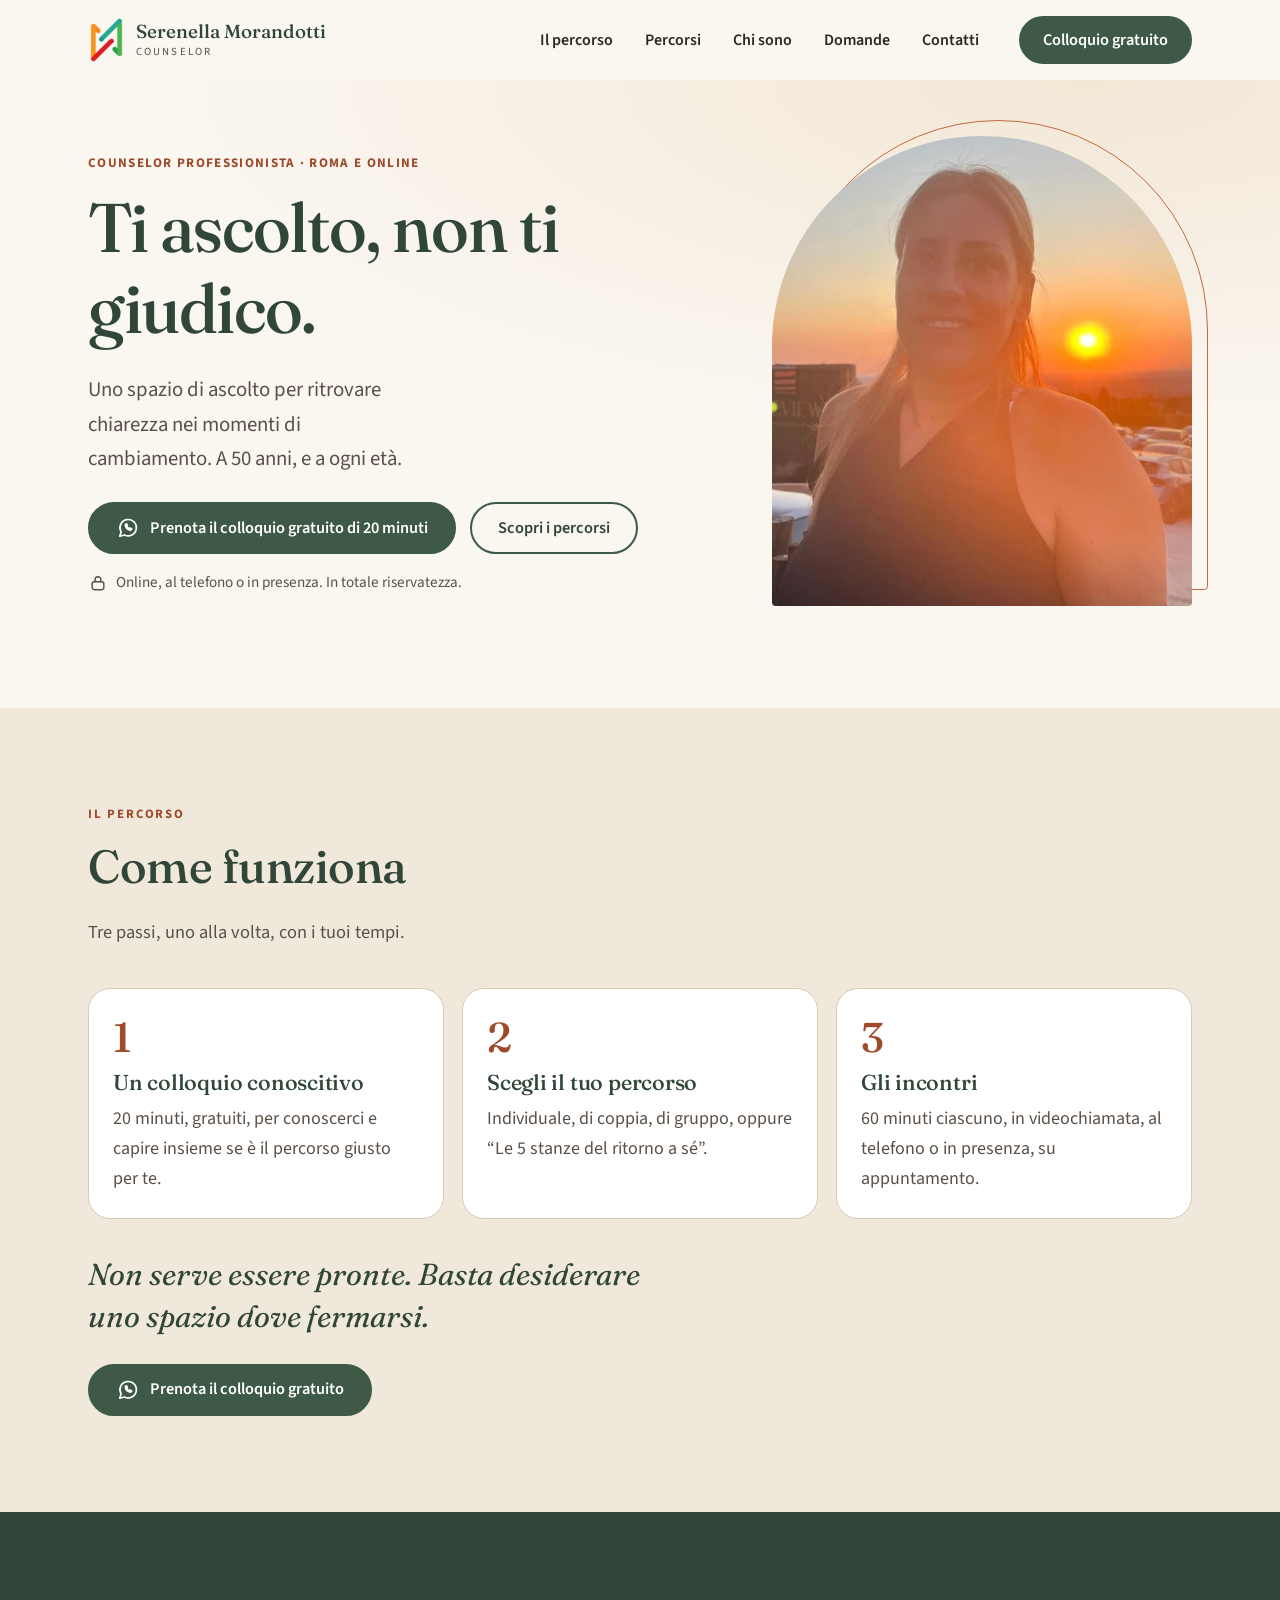
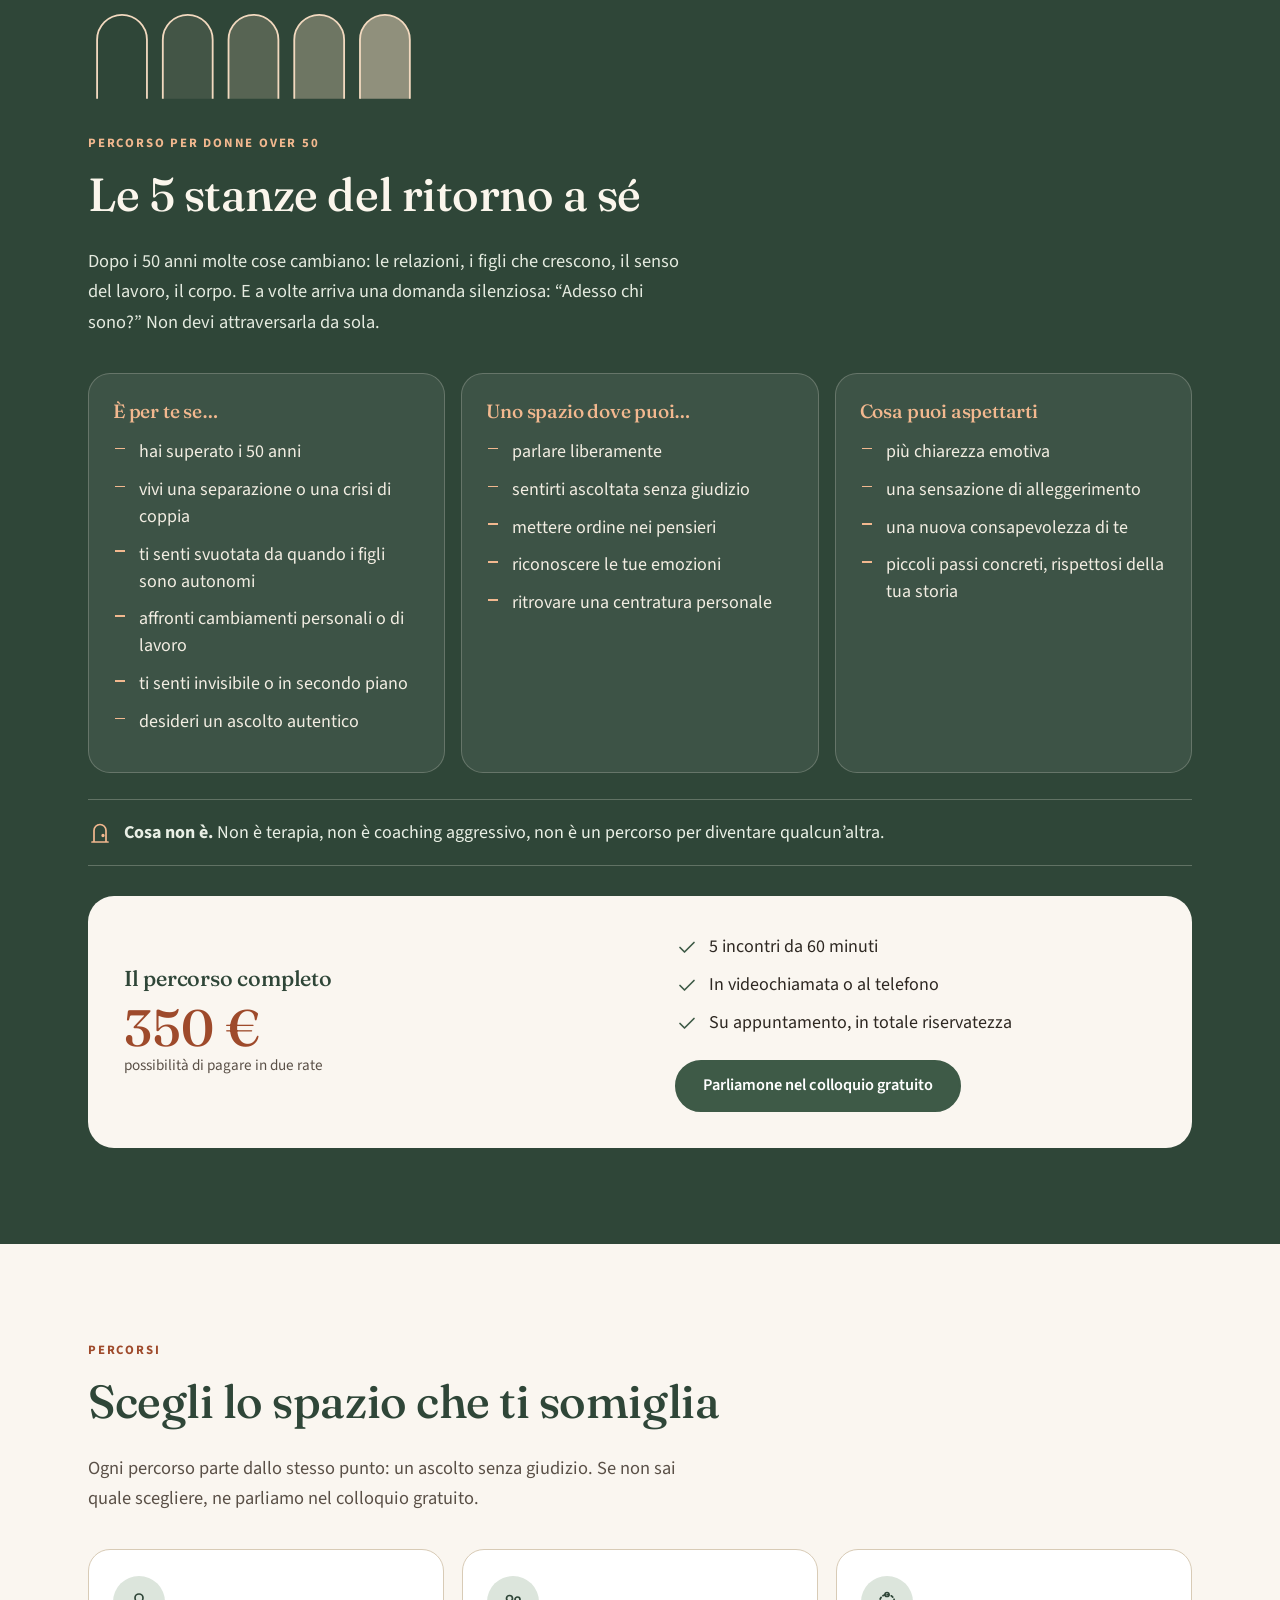
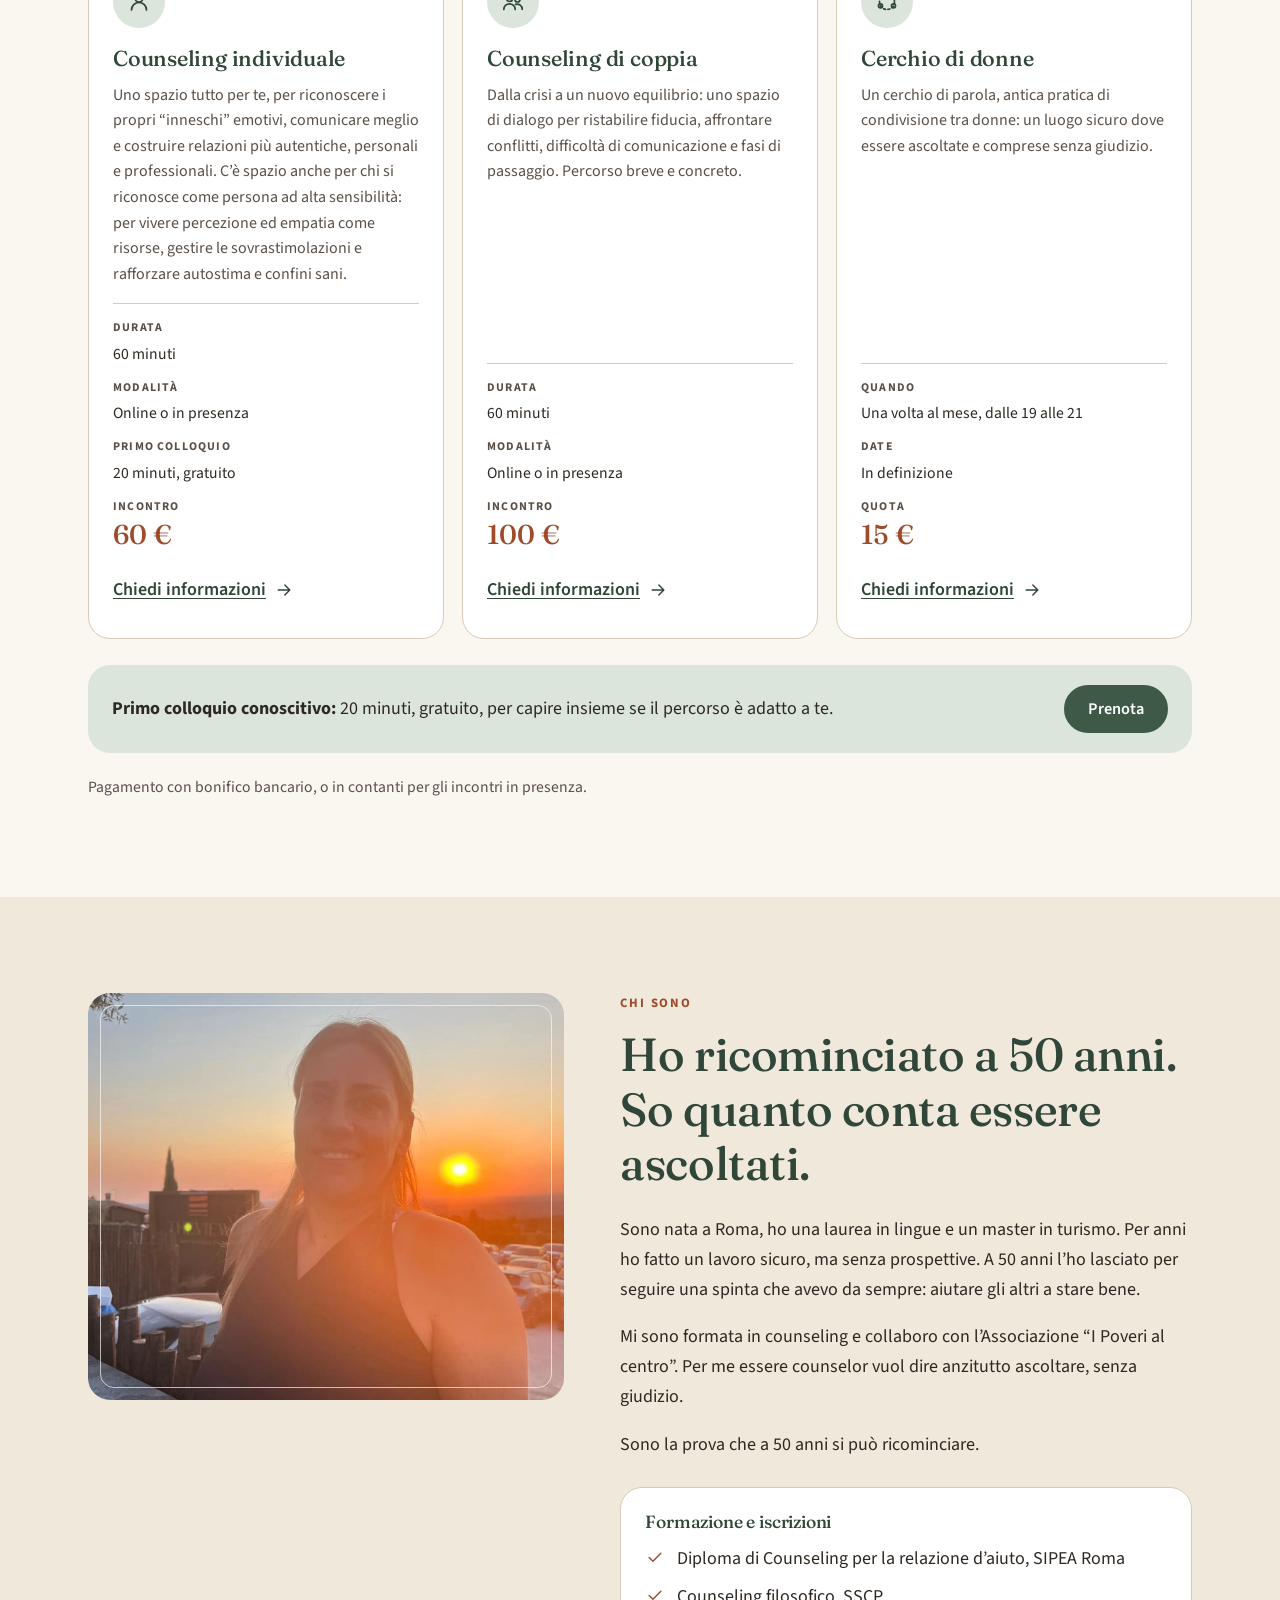
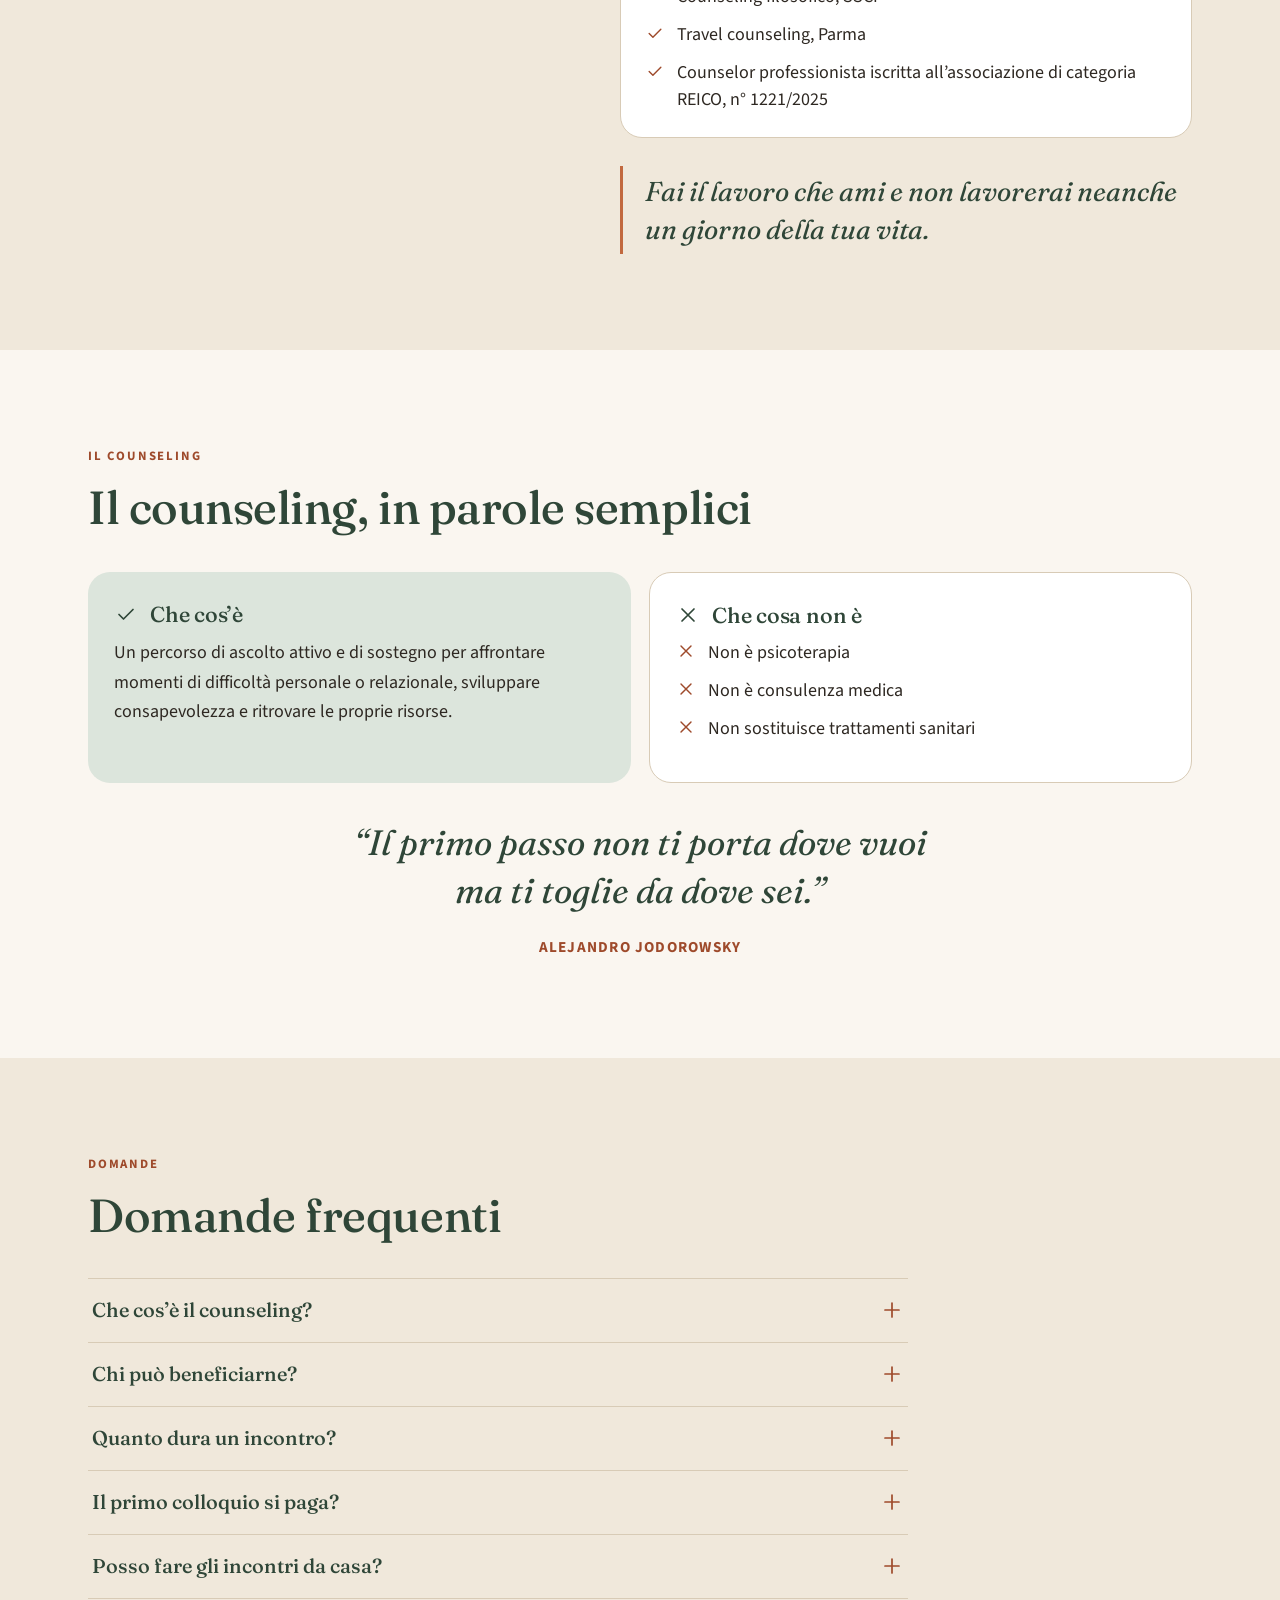
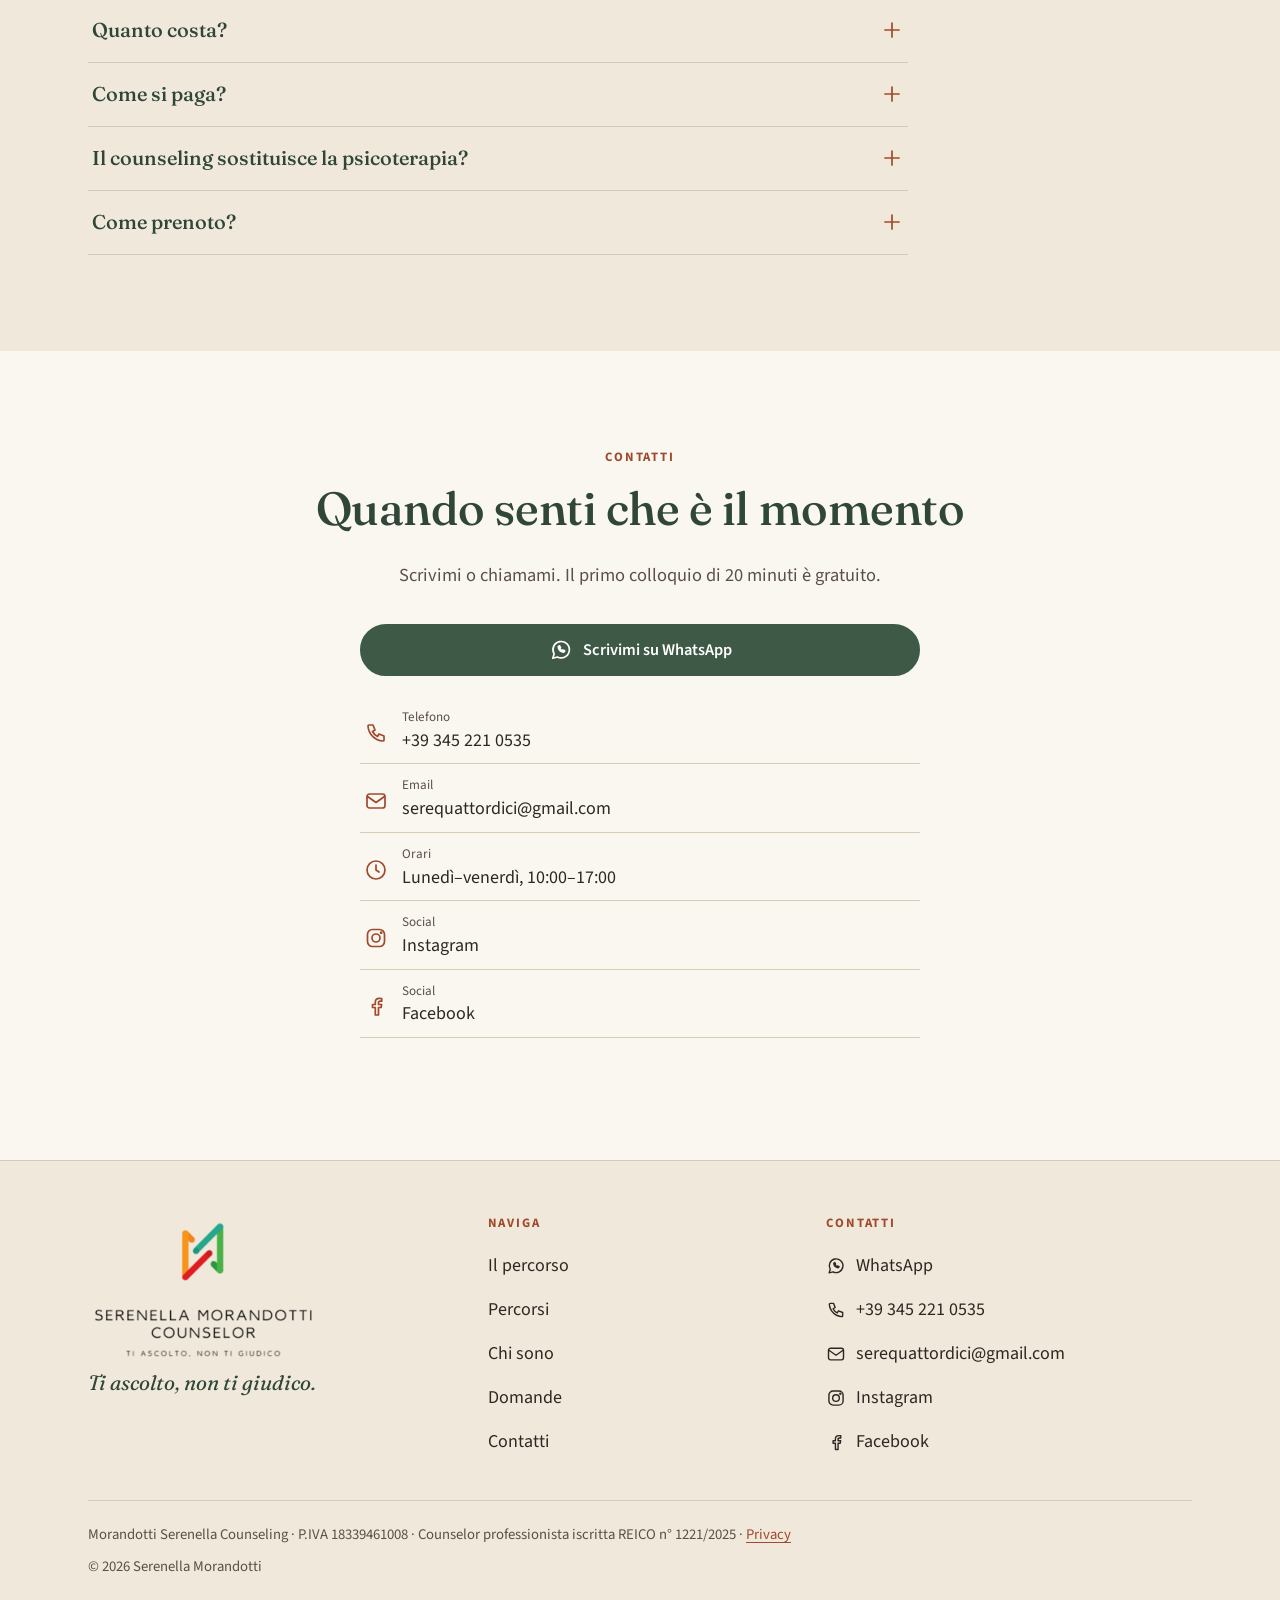
==== commit 7025be6c: "Aggiunge informativa privacy e self-hosting dei font - privacy.html: informativa GDPR (art. 13), sen" ====
--- a/index.html
+++ b/index.html
@@ -13,9 +13,7 @@
 <meta property="og:description" content="Ti ascolto, non ti giudico. Uno spazio di ascolto per ritrovare chiarezza nei momenti di cambiamento.">
 <meta property="og:image" content="https://static.sevendaysweb.com/2387/2026/01/21/208228/serenella-morandotti-counselor-professionista.crop-center.430x430.jpg">
 <meta property="og:image:alt" content="Serenella Morandotti, counselor professionista">
-<link rel="preconnect" href="https://fonts.googleapis.com">
-<link rel="preconnect" href="https://fonts.gstatic.com" crossorigin>
-<link href="https://fonts.googleapis.com/css2?family=Fraunces:ital,opsz,wght@0,9..144,400;0,9..144,500;0,9..144,600;1,9..144,400;1,9..144,500&family=Source+Sans+3:ital,wght@0,400;0,600;0,700;1,400&display=swap" rel="stylesheet">
+<link rel="stylesheet" href="fonts/fonts.css">
 <script type="application/ld+json">
 {
   "@context": "https://schema.org",
@@ -654,7 +652,7 @@
       </div>
     </div>
     <div class="legal">
-      <p>Morandotti Serenella Counseling · P.IVA 18339461008 · Counselor professionista iscritta REICO n° 1221/2025</p>
+      <p>Morandotti Serenella Counseling · P.IVA 18339461008 · Counselor professionista iscritta REICO n° 1221/2025 · <a href="privacy.html">Privacy</a></p>
       <p>© 2026 Serenella Morandotti</p>
     </div>
   </div>
--- a/fonts/fonts.css
+++ b/fonts/fonts.css
@@ -0,0 +1,9 @@
+/* Font self-hosted (licenza SIL OFL 1.1: vedi OFL-Fraunces.txt e OFL-SourceSans3.txt). Sottoinsiemi latin e latin-ext. */
+@font-face{font-family:"Fraunces";font-style:normal;font-weight:400 600;font-display:swap;src:url("fraunces-normal-latin-ext.woff2") format("woff2");unicode-range:U+0100-02BA, U+02BD-02C5, U+02C7-02CC, U+02CE-02D7, U+02DD-02FF, U+0304, U+0308, U+0329, U+1D00-1DBF, U+1E00-1E9F, U+1EF2-1EFF, U+2020, U+20A0-20AB, U+20AD-20C4, U+2113, U+2C60-2C7F, U+A720-A7FF}
+@font-face{font-family:"Fraunces";font-style:normal;font-weight:400 600;font-display:swap;src:url("fraunces-normal-latin.woff2") format("woff2");unicode-range:U+0000-00FF, U+0131, U+0152-0153, U+02BB-02BC, U+02C6, U+02DA, U+02DC, U+0304, U+0308, U+0329, U+2000-206F, U+20AC, U+2122, U+2191, U+2193, U+2212, U+2215, U+FEFF, U+FFFD}
+@font-face{font-family:"Fraunces";font-style:italic;font-weight:400 500;font-display:swap;src:url("fraunces-italic-latin-ext.woff2") format("woff2");unicode-range:U+0100-02BA, U+02BD-02C5, U+02C7-02CC, U+02CE-02D7, U+02DD-02FF, U+0304, U+0308, U+0329, U+1D00-1DBF, U+1E00-1E9F, U+1EF2-1EFF, U+2020, U+20A0-20AB, U+20AD-20C4, U+2113, U+2C60-2C7F, U+A720-A7FF}
+@font-face{font-family:"Fraunces";font-style:italic;font-weight:400 500;font-display:swap;src:url("fraunces-italic-latin.woff2") format("woff2");unicode-range:U+0000-00FF, U+0131, U+0152-0153, U+02BB-02BC, U+02C6, U+02DA, U+02DC, U+0304, U+0308, U+0329, U+2000-206F, U+20AC, U+2122, U+2191, U+2193, U+2212, U+2215, U+FEFF, U+FFFD}
+@font-face{font-family:"Source Sans 3";font-style:normal;font-weight:400 700;font-display:swap;src:url("source-sans-3-normal-latin-ext.woff2") format("woff2");unicode-range:U+0100-02BA, U+02BD-02C5, U+02C7-02CC, U+02CE-02D7, U+02DD-02FF, U+0304, U+0308, U+0329, U+1D00-1DBF, U+1E00-1E9F, U+1EF2-1EFF, U+2020, U+20A0-20AB, U+20AD-20C4, U+2113, U+2C60-2C7F, U+A720-A7FF}
+@font-face{font-family:"Source Sans 3";font-style:normal;font-weight:400 700;font-display:swap;src:url("source-sans-3-normal-latin.woff2") format("woff2");unicode-range:U+0000-00FF, U+0131, U+0152-0153, U+02BB-02BC, U+02C6, U+02DA, U+02DC, U+0304, U+0308, U+0329, U+2000-206F, U+20AC, U+2122, U+2191, U+2193, U+2212, U+2215, U+FEFF, U+FFFD}
+@font-face{font-family:"Source Sans 3";font-style:italic;font-weight:400;font-display:swap;src:url("source-sans-3-italic-latin-ext.woff2") format("woff2");unicode-range:U+0100-02BA, U+02BD-02C5, U+02C7-02CC, U+02CE-02D7, U+02DD-02FF, U+0304, U+0308, U+0329, U+1D00-1DBF, U+1E00-1E9F, U+1EF2-1EFF, U+2020, U+20A0-20AB, U+20AD-20C4, U+2113, U+2C60-2C7F, U+A720-A7FF}
+@font-face{font-family:"Source Sans 3";font-style:italic;font-weight:400;font-display:swap;src:url("source-sans-3-italic-latin.woff2") format("woff2");unicode-range:U+0000-00FF, U+0131, U+0152-0153, U+02BB-02BC, U+02C6, U+02DA, U+02DC, U+0304, U+0308, U+0329, U+2000-206F, U+20AC, U+2122, U+2191, U+2193, U+2212, U+2215, U+FEFF, U+FFFD}
